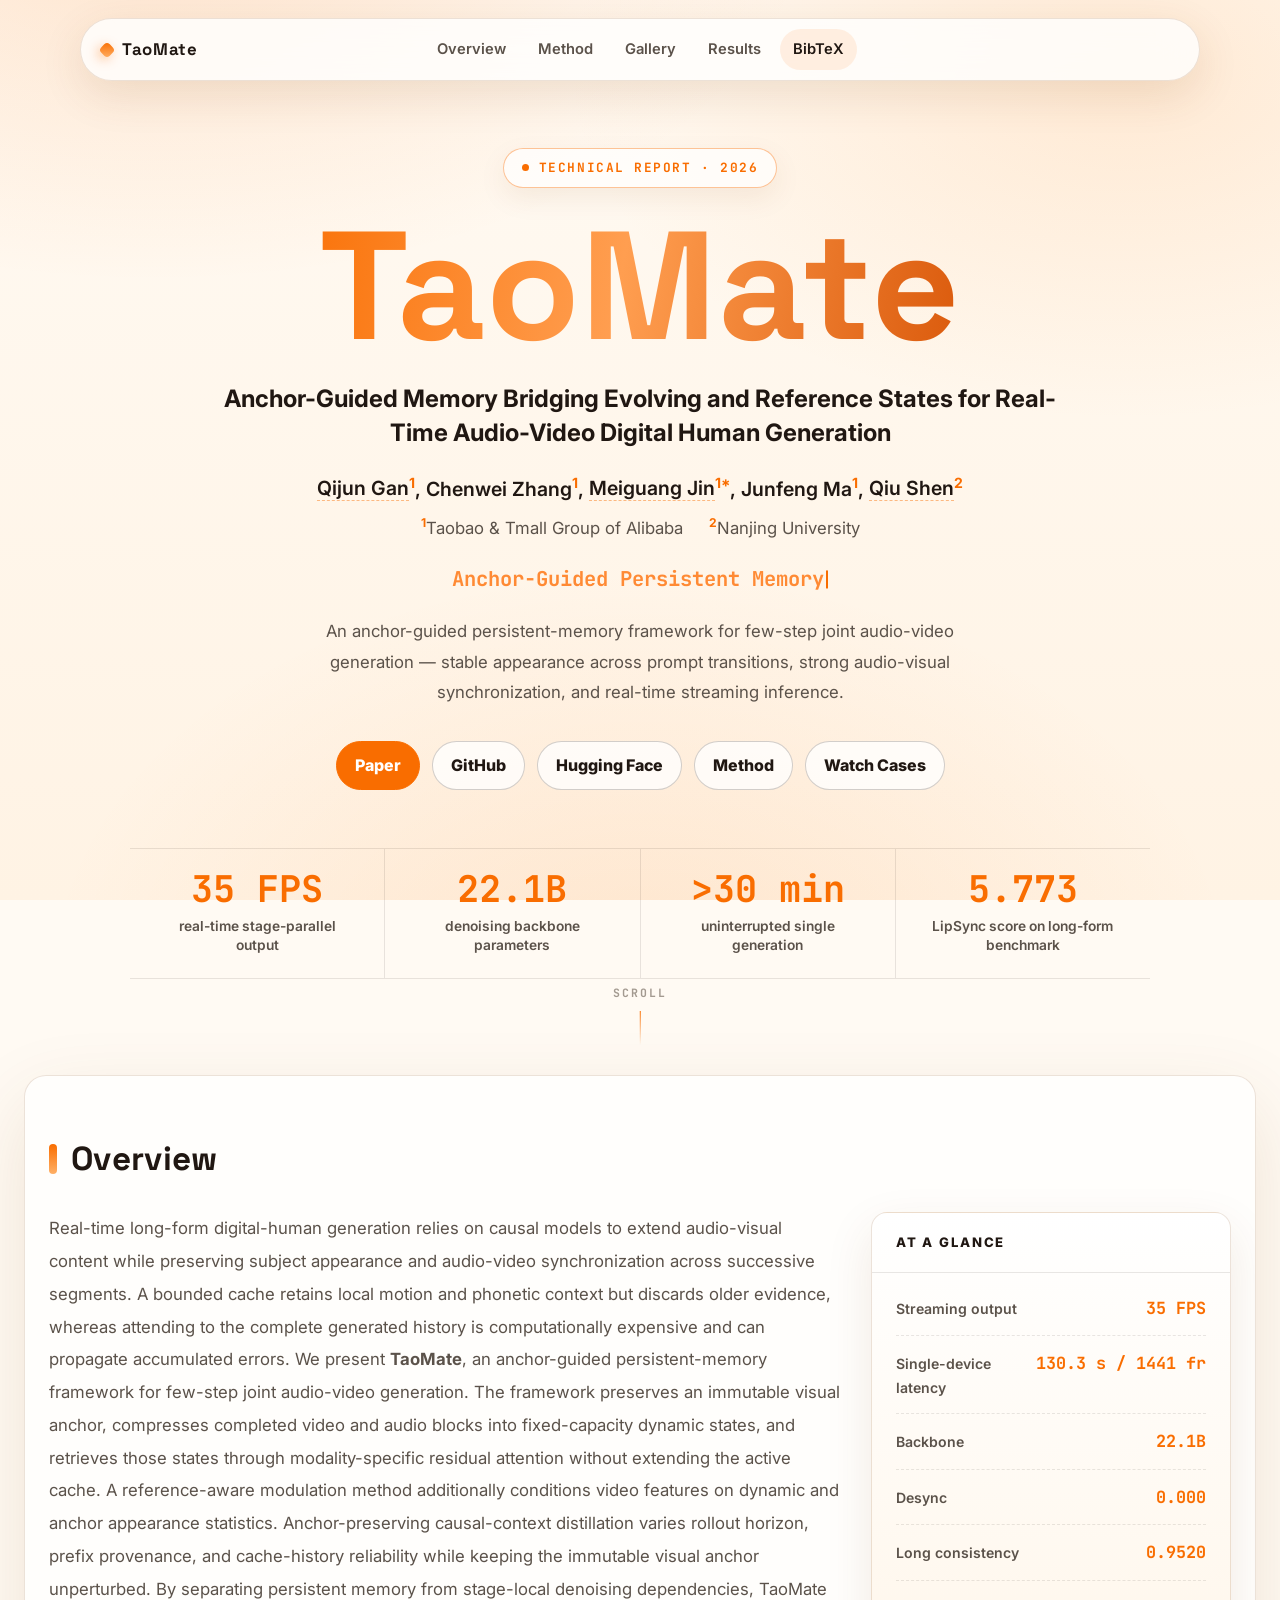
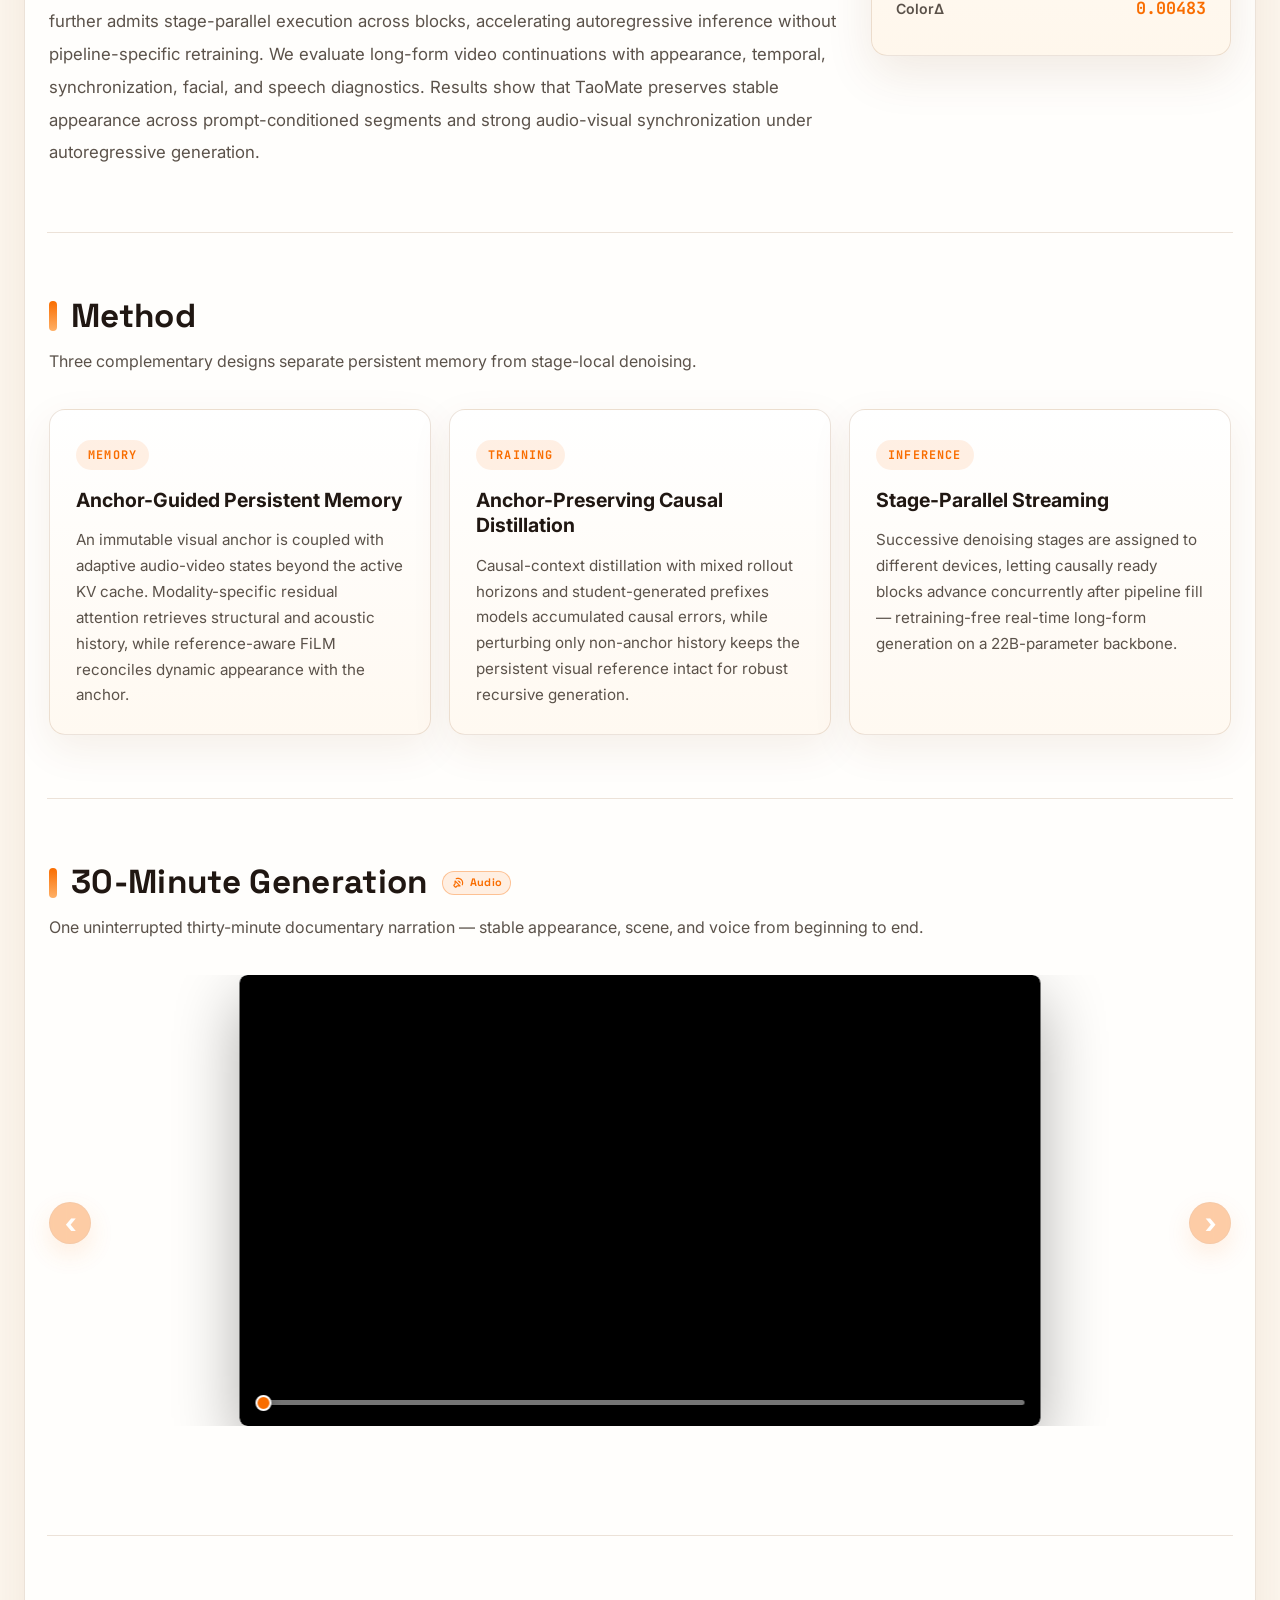
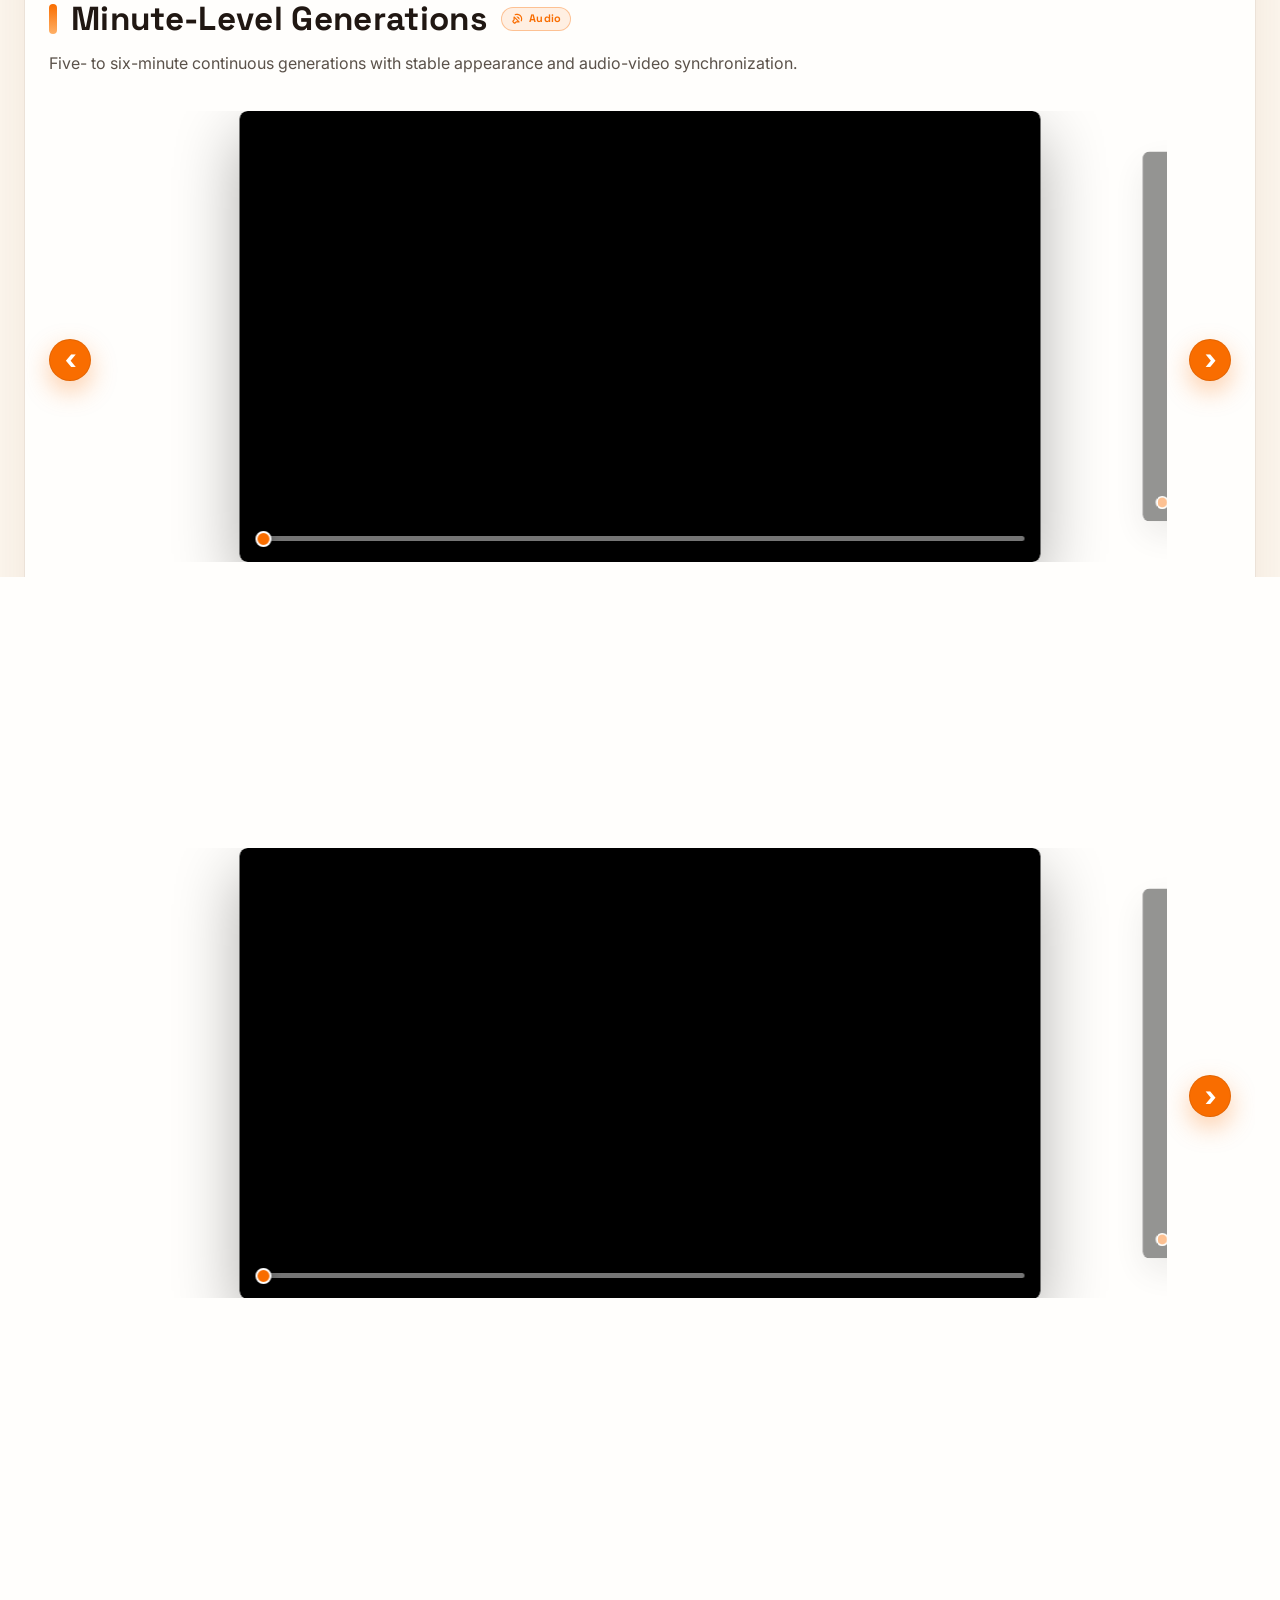
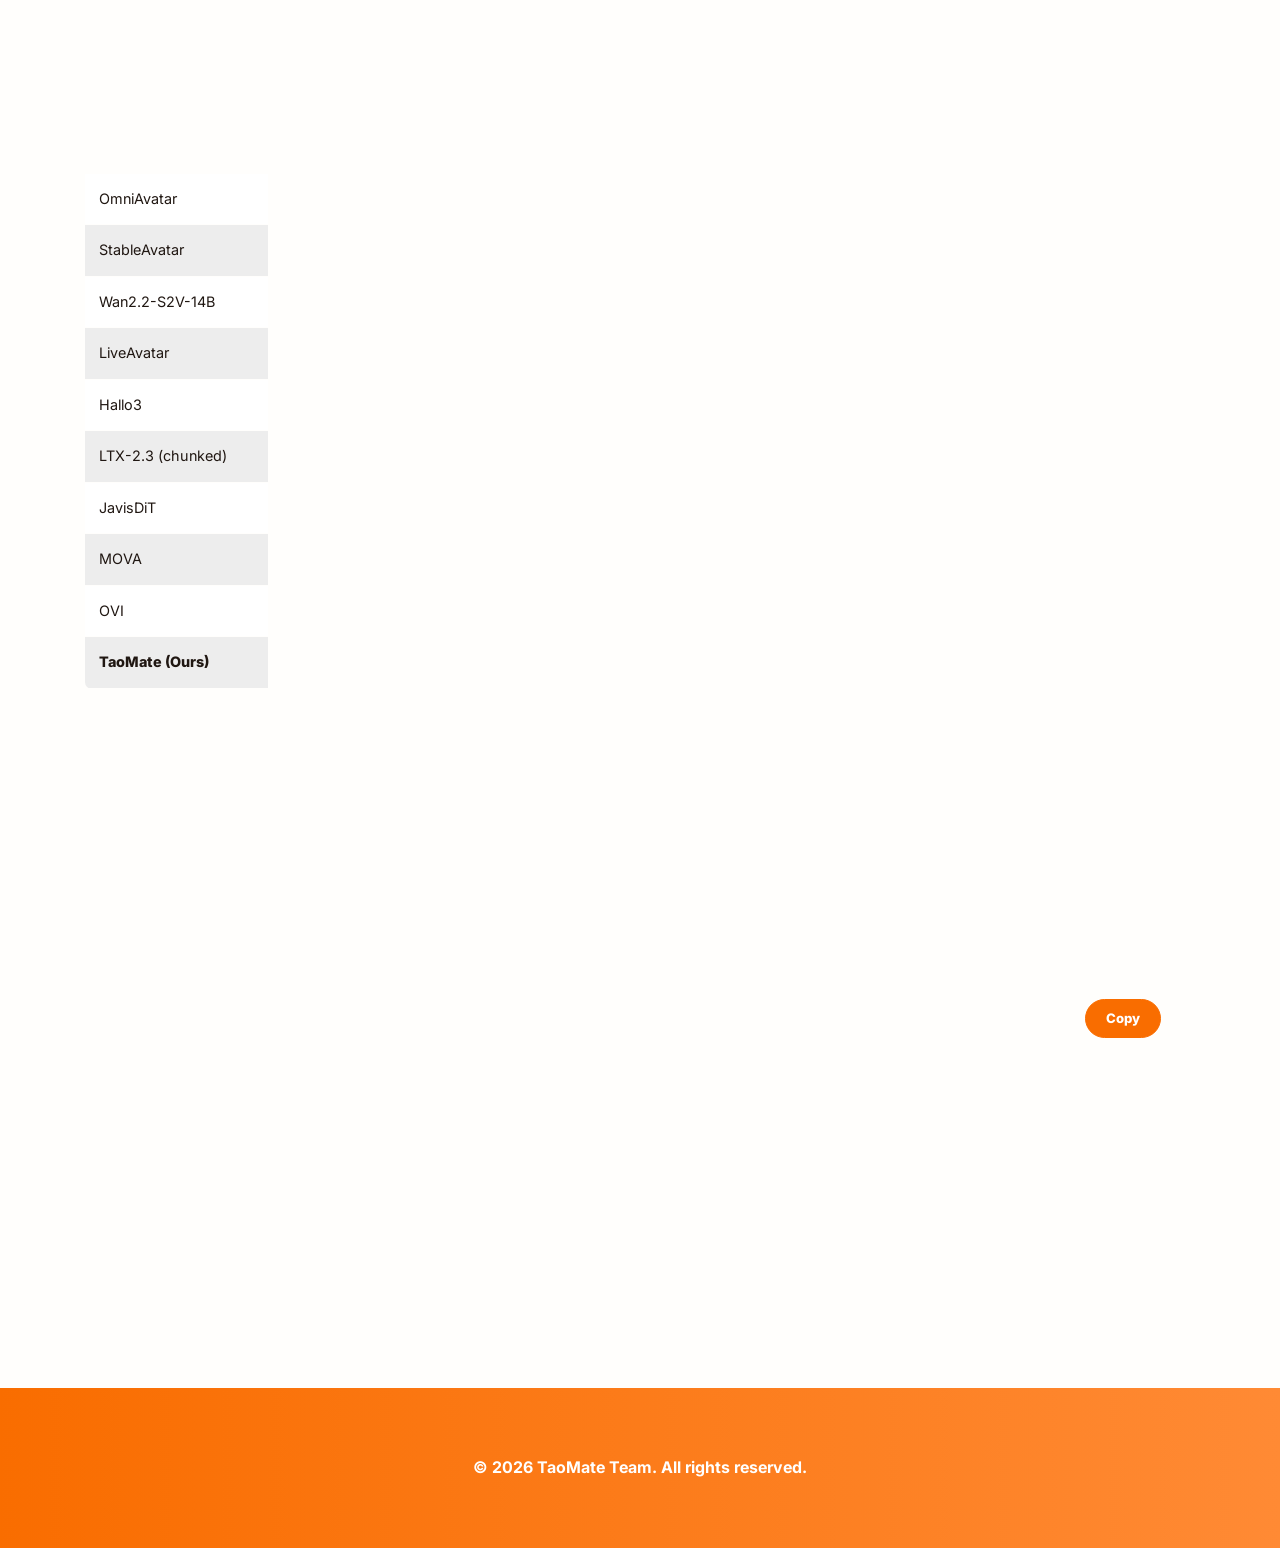
==== index.html @ d37521ac "TaoMate project page (static site)" ====
<!DOCTYPE html>
<html lang="en" class="video-bg-root" data-theme="light">
<head>
    <meta charset="utf-8">
    <meta name="viewport" content="width=device-width, initial-scale=1">
    <meta name="description" content="TaoMate: Anchor-Guided Memory Bridging Evolving and Reference States for Real-Time Audio-Video Digital Human Generation">
    <meta name="keywords" content="TaoMate, digital human, audio-video generation, persistent memory, streaming generation, causal distillation">
    <title>TaoMate: Real-Time Audio-Video Digital Human Generation</title>
    <link rel="icon" href="data:,">

    <link rel="preconnect" href="https://fonts.googleapis.com">
    <link rel="preconnect" href="https://fonts.gstatic.com" crossorigin>
    <link href="https://fonts.googleapis.com/css2?family=Inter:wght@400;500;600;700;800;900&family=JetBrains+Mono:wght@500;700&family=Space+Grotesk:wght@600;700&display=swap" rel="stylesheet">

  <script defer src="./assets/echo-page.js?v=20260724"></script>
  <script defer src="./assets/cases-data.js?v=20260724"></script>
  <script defer src="./assets/case-sections.js?v=20260724"></script>
  <link rel="stylesheet" href="./assets/echo-page.css?v=20260724">
  <link rel="stylesheet" href="./assets/gallery-mode.css?v=20260724">
  <link rel="stylesheet" href="./assets/amber-theme.css?v=20260724">
</head>
<body class="video-bg-page">
    <div class="global-video-bg" aria-hidden="true">
        <video autoplay muted loop playsinline></video>
        <div class="global-video-tint"></div>
    </div>

    <header class="site-nav" aria-label="Primary navigation">
        <a class="nav-brand" href="#top">TaoMate</a>
        <nav class="nav-links" aria-label="Page sections">
            <a href="#abstract">Overview</a>
            <a href="#method">Method</a>
            <a href="#feature-video">Gallery</a>
            <a href="#results">Results</a>
            <a href="#bibtex">BibTeX</a>
        </nav>
    </header>

    <main id="top">
        <section class="hero-centered" aria-label="TaoMate overview">
            <div class="hero-inner">
                <p class="hero-eyebrow">Technical Report &middot; 2026</p>
                <h1 class="hero-title">TaoMate</h1>
                <p class="hero-subtitle">
                    Anchor-Guided Memory Bridging Evolving and Reference States for
                    Real-Time Audio-Video Digital Human Generation
                </p>
                <p class="hero-authors">
                    <a class="author-link" href="https://scholar.google.com/citations?user=qZvhvPcAAAAJ&amp;hl=en" target="_blank" rel="noopener">Qijun Gan</a><sup>1</sup>,
                    Chenwei Zhang<sup>1</sup>,
                    <a class="author-link" href="https://scholar.google.com/citations?user=oi1LErsAAAAJ&amp;hl=en" target="_blank" rel="noopener">Meiguang Jin</a><sup>1*</sup>,
                    Junfeng Ma<sup>1</sup>,
                    <a class="author-link" href="https://scholar.google.com/citations?user=cFS40tMAAAJ&amp;hl=en&amp;oi=sra" target="_blank" rel="noopener">Qiu Shen</a><sup>2</sup>
                </p>
                <p class="hero-affiliations">
                    <span><sup>1</sup>Taobao &amp; Tmall Group of Alibaba</span>
                    <span><sup>2</sup>Nanjing University</span>
                </p>
                <p class="hero-typewriter" aria-label="Keyword highlights">
                    <span
                        data-typewriter
                        data-phrases="Anchor-Guided Persistent Memory|Anchor-Preserving Causal Distillation|Stage-Parallel Streaming Inference|Real-Time Digital Humans|One-Minute Bilingual Continuations"
                    >Anchor-Guided Persistent Memory</span><span class="typewriter-caret" aria-hidden="true"></span>
                </p>
                <p class="hero-copy">
                    An anchor-guided persistent-memory framework for few-step joint audio-video
                    generation &mdash; stable appearance across prompt transitions, strong audio-visual
                    synchronization, and real-time streaming inference.
                </p>
                <div class="hero-actions">
                    <a class="btn btn-primary" href="#bibtex">Paper</a>
                    <a class="btn btn-secondary" href="https://github.com/TaoLiveAIGC/TaoMate" target="_blank" rel="noopener">GitHub</a>
                    <a class="btn btn-secondary" href="https://huggingface.co/TaoLiveAIGC/TaoMate" target="_blank" rel="noopener">Hugging Face</a>
                    <a class="btn btn-secondary" href="#method">Method</a>
                    <a class="btn btn-secondary" href="#feature-video">Watch Cases</a>
                </div>

                <div class="hero-stats" aria-label="Key highlights">
                    <div>
                        <strong>35 FPS</strong>
                        <span>real-time stage-parallel output</span>
                    </div>
                    <div>
                        <strong>22.1B</strong>
                        <span>denoising backbone parameters</span>
                    </div>
                    <div>
                        <strong>&gt;30 min</strong>
                        <span>uninterrupted single generation</span>
                    </div>
                    <div>
                        <strong>5.773</strong>
                        <span>LipSync score on long-form benchmark</span>
                    </div>
                </div>
            </div>
            <a class="hero-scroll-hint" href="#abstract" aria-label="Scroll to the content">Scroll</a>
        </section>

        <div class="content-scroll-shell" aria-label="TaoMate technical content">
            <section id="abstract" class="section">
                <div class="container-wide">
                    <div class="section-header fade-in-up">
                        <h2>Overview</h2>
                    </div>
                    <div class="overview-grid">
                        <p class="abstract-text fade-in-up">
                            Real-time long-form digital-human generation relies on causal models to extend
                            audio-visual content while preserving subject appearance and audio-video
                            synchronization across successive segments. A bounded cache retains local motion and
                            phonetic context but discards older evidence, whereas attending to the complete
                            generated history is computationally expensive and can propagate accumulated errors.
                            We present <strong>TaoMate</strong>, an anchor-guided persistent-memory framework for
                            few-step joint audio-video generation. The framework preserves an immutable visual
                            anchor, compresses completed video and audio blocks into fixed-capacity dynamic
                            states, and retrieves those states through modality-specific residual attention
                            without extending the active cache. A reference-aware modulation method additionally
                            conditions video features on dynamic and anchor appearance statistics.
                            Anchor-preserving causal-context distillation varies rollout horizon, prefix
                            provenance, and cache-history reliability while keeping the immutable visual anchor
                            unperturbed. By separating persistent memory from stage-local denoising
                            dependencies, TaoMate further admits stage-parallel execution across blocks,
                            accelerating autoregressive inference without pipeline-specific retraining. We
                            evaluate long-form video continuations with appearance, temporal, synchronization,
                            facial, and speech diagnostics. Results show that TaoMate preserves stable
                            appearance across prompt-conditioned segments and strong audio-visual
                            synchronization under autoregressive generation.
                        </p>
                        <aside class="glance-card fade-in-up" aria-label="At a glance">
                            <h3>At a Glance</h3>
                            <dl>
                                <div>
                                    <dt>Streaming output</dt>
                                    <dd>35 FPS</dd>
                                </div>
                                <div>
                                    <dt>Single-device latency</dt>
                                    <dd>130.3 s / 1441 fr</dd>
                                </div>
                                <div>
                                    <dt>Backbone</dt>
                                    <dd>22.1B</dd>
                                </div>
                                <div>
                                    <dt>Desync</dt>
                                    <dd>0.000</dd>
                                </div>
                                <div>
                                    <dt>Long consistency</dt>
                                    <dd>0.9520</dd>
                                </div>
                                <div>
                                    <dt>Color&Delta;</dt>
                                    <dd>0.00483</dd>
                                </div>
                            </dl>
                        </aside>
                    </div>
                </div>
            </section>

            <section id="method" class="section section-alt">
                <div class="container-wide">
                    <div class="section-header fade-in-up">
                        <h2>Method</h2>
                        <p>Three complementary designs separate persistent memory from stage-local denoising.</p>
                    </div>
                    <div class="method-cards">
                        <article class="method-card fade-in-up">
                            <span class="method-tag">Memory</span>
                            <h3>Anchor-Guided Persistent Memory</h3>
                            <p>
                                An immutable visual anchor is coupled with adaptive audio-video states beyond the
                                active KV cache. Modality-specific residual attention retrieves structural and
                                acoustic history, while reference-aware FiLM reconciles dynamic appearance with
                                the anchor.
                            </p>
                        </article>
                        <article class="method-card fade-in-up">
                            <span class="method-tag">Training</span>
                            <h3>Anchor-Preserving Causal Distillation</h3>
                            <p>
                                Causal-context distillation with mixed rollout horizons and student-generated
                                prefixes models accumulated causal errors, while perturbing only non-anchor
                                history keeps the persistent visual reference intact for robust recursive
                                generation.
                            </p>
                        </article>
                        <article class="method-card fade-in-up">
                            <span class="method-tag">Inference</span>
                            <h3>Stage-Parallel Streaming</h3>
                            <p>
                                Successive denoising stages are assigned to different devices, letting causally
                                ready blocks advance concurrently after pipeline fill &mdash; retraining-free
                                real-time long-form generation on a 22B-parameter backbone.
                            </p>
                        </article>
                    </div>
                </div>
            </section>

            <section id="feature-video" class="section section-alt">
                <div class="container-wide">
                    <div class="section-header fade-in-up">
                        <h2>
                            30-Minute Generation
                            <span class="av-badge section-av-badge" aria-label="Audio-video sample">
                                <svg class="av-badge-icon" xmlns="http://www.w3.org/2000/svg" fill="none" viewBox="0 0 24 24" height="24" width="24" aria-hidden="true"><path fill="currentColor" d="M6.61743 7.57642c0.37364 -0.15469 0.80389 -0.06916 1.08985 0.21679l8.50002 8.49999c0.2858 0.286 0.3715 0.7163 0.2168 1.0899 -0.1548 0.3734 -0.5196 0.617 -0.9239 0.6171h-4.5859l-1.49999 1.5c-0.78094 0.7809 -2.04708 0.7807 -2.82813 0l-2.08594 -2.0859c-0.78094 -0.781 -0.78095 -2.0471 0 -2.8281l1.5 -1.5V8.50024c0 -0.40441 0.24359 -0.76901 0.61719 -0.92382m1.38281 5.92378c-0.00006 0.2652 -0.1055 0.5196 -0.29296 0.7071l-1.79297 1.7929 2.08593 2.086 1.79297 -1.793 0.07325 -0.0664c0.17794 -0.1458 0.40174 -0.2266 0.63374 -0.2266h2.586l-5.08596 -5.0859zm0.50098 -9.7939c3.27128 -1.37885 7.19558 -0.73781 9.86328 1.92969 2.6677 2.66766 3.3095 6.59191 1.9307 9.86331 -0.2146 0.5088 -0.8017 0.7477 -1.3106 0.5332 -0.5085 -0.2146 -0.7472 -0.8009 -0.5332 -1.3096 1.0739 -2.5477 0.5719 -5.59994 -1.501 -7.67285 -2.0728 -2.07265 -5.1243 -2.57469 -7.67184 -1.50098 -0.50888 0.21439 -1.09605 -0.02433 -1.31054 -0.5332 -0.21428 -0.50871 0.0247 -1.09492 0.5332 -1.30957m2.84668 3.8418c1.3581 -0.19803 2.7899 0.22546 3.835 1.2705 1.0448 1.04512 1.4668 2.4761 1.2685 3.834 -0.0536 0.3673 -0.4953 0.4754 -0.7578 0.2129L11.135 8.30591c-0.2623 -0.26241 -0.1541 -0.70403 0.2129 -0.75781"/></svg>
                                <span>Audio</span>
                            </span>
                        </h2>
                        <p>One uninterrupted thirty-minute documentary narration — stable appearance, scene, and voice from beginning to end.</p>
                    </div>

                    <div class="case-carousel fade-in-up" data-case-carousel>
                        <button class="case-nav case-nav-prev" type="button" aria-label="Previous feature video cases" data-carousel-prev>
                            <span aria-hidden="true">&lsaquo;</span>
                        </button>
                        <div class="case-carousel-viewport" data-empty-label="Feature case coming soon">
                            <div class="case-grid long-case-grid case-track" data-case-track></div>
                        </div>
                        <button class="case-nav case-nav-next" type="button" aria-label="Next feature video cases" data-carousel-next>
                            <span aria-hidden="true">&rsaquo;</span>
                        </button>
                    </div>
                </div>
            </section>

            <section id="long-video" class="section">
                <div class="container-wide">
                    <div class="section-header fade-in-up">
                        <h2>
                            Minute-Level Generations
                            <span class="av-badge section-av-badge" aria-label="Audio-video samples">
                                <svg class="av-badge-icon" xmlns="http://www.w3.org/2000/svg" fill="none" viewBox="0 0 24 24" height="24" width="24" aria-hidden="true"><path fill="currentColor" d="M6.61743 7.57642c0.37364 -0.15469 0.80389 -0.06916 1.08985 0.21679l8.50002 8.49999c0.2858 0.286 0.3715 0.7163 0.2168 1.0899 -0.1548 0.3734 -0.5196 0.617 -0.9239 0.6171h-4.5859l-1.49999 1.5c-0.78094 0.7809 -2.04708 0.7807 -2.82813 0l-2.08594 -2.0859c-0.78094 -0.781 -0.78095 -2.0471 0 -2.8281l1.5 -1.5V8.50024c0 -0.40441 0.24359 -0.76901 0.61719 -0.92382m1.38281 5.92378c-0.00006 0.2652 -0.1055 0.5196 -0.29296 0.7071l-1.79297 1.7929 2.08593 2.086 1.79297 -1.793 0.07325 -0.0664c0.17794 -0.1458 0.40174 -0.2266 0.63374 -0.2266h2.586l-5.08596 -5.0859zm0.50098 -9.7939c3.27128 -1.37885 7.19558 -0.73781 9.86328 1.92969 2.6677 2.66766 3.3095 6.59191 1.9307 9.86331 -0.2146 0.5088 -0.8017 0.7477 -1.3106 0.5332 -0.5085 -0.2146 -0.7472 -0.8009 -0.5332 -1.3096 1.0739 -2.5477 0.5719 -5.59994 -1.501 -7.67285 -2.0728 -2.07265 -5.1243 -2.57469 -7.67184 -1.50098 -0.50888 0.21439 -1.09605 -0.02433 -1.31054 -0.5332 -0.21428 -0.50871 0.0247 -1.09492 0.5332 -1.30957m2.84668 3.8418c1.3581 -0.19803 2.7899 0.22546 3.835 1.2705 1.0448 1.04512 1.4668 2.4761 1.2685 3.834 -0.0536 0.3673 -0.4953 0.4754 -0.7578 0.2129L11.135 8.30591c-0.2623 -0.26241 -0.1541 -0.70403 0.2129 -0.75781"/></svg>
                                <span>Audio</span>
                            </span>
                        </h2>
                        <p>Five- to six-minute continuous generations with stable appearance and audio-video synchronization.</p>
                    </div>

                    <div class="case-carousel fade-in-up" data-case-carousel>
                        <button class="case-nav case-nav-prev" type="button" aria-label="Previous long video cases" data-carousel-prev>
                            <span aria-hidden="true">&lsaquo;</span>
                        </button>
                        <div class="case-carousel-viewport" data-empty-label="Long-form cases coming soon">
                            <div class="case-grid long-case-grid case-track" data-case-track></div>
                        </div>
                        <button class="case-nav case-nav-next" type="button" aria-label="Next long video cases" data-carousel-next>
                            <span aria-hidden="true">&rsaquo;</span>
                        </button>
                    </div>
                </div>
            </section>

            <section id="short-video" class="section section-alt">
                <div class="container-wide">
                    <div class="section-header fade-in-up">
                        <h2>
                            Short Clips
                            <span class="av-badge section-av-badge" aria-label="Audio-video samples">
                                <svg class="av-badge-icon" xmlns="http://www.w3.org/2000/svg" fill="none" viewBox="0 0 24 24" height="24" width="24" aria-hidden="true"><path fill="currentColor" d="M6.61743 7.57642c0.37364 -0.15469 0.80389 -0.06916 1.08985 0.21679l8.50002 8.49999c0.2858 0.286 0.3715 0.7163 0.2168 1.0899 -0.1548 0.3734 -0.5196 0.617 -0.9239 0.6171h-4.5859l-1.49999 1.5c-0.78094 0.7809 -2.04708 0.7807 -2.82813 0l-2.08594 -2.0859c-0.78094 -0.781 -0.78095 -2.0471 0 -2.8281l1.5 -1.5V8.50024c0 -0.40441 0.24359 -0.76901 0.61719 -0.92382m1.38281 5.92378c-0.00006 0.2652 -0.1055 0.5196 -0.29296 0.7071l-1.79297 1.7929 2.08593 2.086 1.79297 -1.793 0.07325 -0.0664c0.17794 -0.1458 0.40174 -0.2266 0.63374 -0.2266h2.586l-5.08596 -5.0859zm0.50098 -9.7939c3.27128 -1.37885 7.19558 -0.73781 9.86328 1.92969 2.6677 2.66766 3.3095 6.59191 1.9307 9.86331 -0.2146 0.5088 -0.8017 0.7477 -1.3106 0.5332 -0.5085 -0.2146 -0.7472 -0.8009 -0.5332 -1.3096 1.0739 -2.5477 0.5719 -5.59994 -1.501 -7.67285 -2.0728 -2.07265 -5.1243 -2.57469 -7.67184 -1.50098 -0.50888 0.21439 -1.09605 -0.02433 -1.31054 -0.5332 -0.21428 -0.50871 0.0247 -1.09492 0.5332 -1.30957m2.84668 3.8418c1.3581 -0.19803 2.7899 0.22546 3.835 1.2705 1.0448 1.04512 1.4668 2.4761 1.2685 3.834 -0.0536 0.3673 -0.4953 0.4754 -0.7578 0.2129L11.135 8.30591c-0.2623 -0.26241 -0.1541 -0.70403 0.2129 -0.75781"/></svg>
                                <span>Audio</span>
                            </span>
                        </h2>
                        <p>Ten-second clips with stable appearance and lip-sync.</p>
                    </div>

                    <div class="case-carousel fade-in-up" data-case-carousel>
                        <button class="case-nav case-nav-prev" type="button" aria-label="Previous short clip cases" data-carousel-prev>
                            <span aria-hidden="true">&lsaquo;</span>
                        </button>
                        <div class="case-carousel-viewport" data-empty-label="Short clips coming soon">
                            <div class="case-grid case-track" data-case-track></div>
                        </div>
                        <button class="case-nav case-nav-next" type="button" aria-label="Next short clip cases" data-carousel-next>
                            <span aria-hidden="true">&rsaquo;</span>
                        </button>
                    </div>
                </div>
            </section>

            <section id="results" class="section">
                <div class="container-wide">
                    <div class="section-header fade-in-up">
                        <h2>Results</h2>
                        <p>Comparison on the bilingual long-form benchmark against recent audio-video and avatar generators.</p>
                    </div>

                    <div class="table-card fade-in-up">
                        <div class="results-caption">
                            <div class="results-caption-copy">
                                <h3>Bilingual long-form benchmark</h3>
                                <p>Best values in bold; our method is highlighted. Higher is better except Desync and Color&Delta;.</p>
                            </div>
                        </div>
                        <div class="table-wrapper">
                            <table class="results-table">
                                <thead>
                                    <tr>
                                        <th>Method</th>
                                        <th>Params</th>
                                        <th>LipSync &uarr;</th>
                                        <th>Desync &darr;</th>
                                        <th>Align. &uarr;</th>
                                        <th>Express. &uarr;</th>
                                        <th>Long Cons. &uarr;</th>
                                        <th>Color&Delta; &darr;</th>
                                        <th>DiT FPS &uarr;</th>
                                    </tr>
                                </thead>
                                <tbody>
                                    <tr>
                                        <td>OmniAvatar</td>
                                        <td>1.3B</td>
                                        <td>4.794</td>
                                        <td>&ndash;</td>
                                        <td>&ndash;</td>
                                        <td>&ndash;</td>
                                        <td>0.6467</td>
                                        <td>0.01566</td>
                                        <td>0.948</td>
                                    </tr>
                                    <tr>
                                        <td>StableAvatar</td>
                                        <td>1.3B</td>
                                        <td>3.246</td>
                                        <td>&ndash;</td>
                                        <td>&ndash;</td>
                                        <td>&ndash;</td>
                                        <td>0.9242</td>
                                        <td>0.00895</td>
                                        <td>0.352</td>
                                    </tr>
                                    <tr>
                                        <td>Wan2.2-S2V-14B</td>
                                        <td>14B</td>
                                        <td>4.898</td>
                                        <td>&ndash;</td>
                                        <td>&ndash;</td>
                                        <td>&ndash;</td>
                                        <td>0.8413</td>
                                        <td>0.00814</td>
                                        <td>0.079</td>
                                    </tr>
                                    <tr>
                                        <td>LiveAvatar</td>
                                        <td>14B</td>
                                        <td>5.396</td>
                                        <td>&ndash;</td>
                                        <td>&ndash;</td>
                                        <td>&ndash;</td>
                                        <td>0.9619</td>
                                        <td>0.00541</td>
                                        <td>4.529</td>
                                    </tr>
                                    <tr>
                                        <td>Hallo3</td>
                                        <td>5B</td>
                                        <td>4.855</td>
                                        <td>&ndash;</td>
                                        <td>&ndash;</td>
                                        <td>&ndash;</td>
                                        <td>0.7947</td>
                                        <td>0.01383</td>
                                        <td>0.150</td>
                                    </tr>
                                    <tr>
                                        <td>LTX-2.3 (chunked)</td>
                                        <td>22B</td>
                                        <td>2.349</td>
                                        <td>0.050</td>
                                        <td>4.35</td>
                                        <td>3.60</td>
                                        <td>0.3745</td>
                                        <td>0.04387</td>
                                        <td>0.262</td>
                                    </tr>
                                    <tr>
                                        <td>JavisDiT</td>
                                        <td>2.1B</td>
                                        <td>0.904</td>
                                        <td>1.025</td>
                                        <td>5.00</td>
                                        <td>3.90</td>
                                        <td>0.3545</td>
                                        <td>0.07159</td>
                                        <td>0.437</td>
                                    </tr>
                                    <tr>
                                        <td>MOVA</td>
                                        <td>32B/18B</td>
                                        <td>3.860</td>
                                        <td>0.060</td>
                                        <td>5.00</td>
                                        <td>3.75</td>
                                        <td>0.7129</td>
                                        <td>0.02825</td>
                                        <td>0.128</td>
                                    </tr>
                                    <tr>
                                        <td>OVI</td>
                                        <td>11B</td>
                                        <td>3.493</td>
                                        <td>0.135</td>
                                        <td>4.60</td>
                                        <td>3.70</td>
                                        <td>0.8252</td>
                                        <td>0.01797</td>
                                        <td>0.231</td>
                                    </tr>
                                    <tr class="row-ours">
                                        <td>TaoMate (Ours)</td>
                                        <td>22.1B</td>
                                        <td><strong>5.773</strong></td>
                                        <td><strong>0.000</strong></td>
                                        <td><strong>5.00</strong></td>
                                        <td><strong>4.00</strong></td>
                                        <td><strong>0.9520</strong></td>
                                        <td><strong>0.00483</strong></td>
                                        <td><strong>16.32</strong></td>
                                    </tr>
                                </tbody>
                            </table>
                        </div>
                        <p class="table-note">
                            Params denotes denoising-generator size, with MOVA shown as total/active parameters.
                            DiT FPS excludes data loading, VAE decoding, and post-processing. Dashes denote
                            unavailable measurements.
                        </p>
                    </div>
                </div>
            </section>

            <section id="bibtex" class="section section-alt">
                <div class="container">
                    <div class="section-header fade-in-up">
                        <h2>BibTeX</h2>
                    </div>
                    <div class="bibtex-card fade-in-up">
                        <button class="bibtex-copy" type="button" data-copy-bibtex>Copy</button>
                        <pre><code>@misc{taomate2026streaming,
  title  = {TaoMate: Anchor-Guided Memory Bridging Evolving and Reference
            States for Real-Time Audio-Video Digital Human Generation},
  author = {Gan, Qijun and Zhang, Chenwei and Jin, Meiguang and Ma, Junfeng
            and Shen, Qiu},
  year   = {2026}
}</code></pre>
                    </div>
                </div>
            </section>
        </div>
    </main>

    <footer class="footer">
        <div class="container">
            <p>&copy; 2026 TaoMate Team. All rights reserved.</p>
        </div>
    </footer>

    <div class="modal" aria-hidden="true" role="dialog" aria-label="Video preview">
        <div class="modal-backdrop" data-close-modal></div>
        <div class="modal-window">
            <button class="modal-close" type="button" aria-label="Close preview" data-close-modal></button>
            <video class="modal-video" controls playsinline></video>
            <div class="modal-copy">
                <h3></h3>
                <p></p>
            </div>
        </div>
    </div>

</body>
</html>
---- assets/echo-page.css ----
:root {
    color-scheme: light;
    --bg: #fffaf3;
    --bg-soft: #fff3e4;
    --surface: #ffffff;
    --surface-strong: #fff7ec;
    --text: #201712;
    --text-soft: #5b524a;
    --muted: #a39a90;
    --line: rgba(32, 23, 18, .1);
    --line-strong: rgba(32, 23, 18, .2);
    --red: #f96d00;
    --red-soft: #ff8a34;
    --red-wash: rgba(249, 109, 0, .1);
    --shadow: 0 20px 58px rgba(122, 62, 0, .14);
    --radius-sm: 6px;
    --radius-md: 8px;
    --container: 1120px;
    --container-wide: 1360px
}

[data-theme=light] {
    color-scheme: light;
    --bg: #fffaf3;
    --bg-soft: #fff3e4;
    --surface: #ffffff;
    --surface-strong: #fff7ec;
    --text: #201712;
    --text-soft: #5b524a;
    --muted: #a39a90;
    --line: rgba(32, 23, 18, .1);
    --line-strong: rgba(32, 23, 18, .2);
    --red: #f96d00;
    --red-soft: #ff8a34;
    --red-wash: rgba(249, 109, 0, .1);
    --shadow: 0 20px 58px rgba(122, 62, 0, .14)
}

*,
*:before,
*:after {
    box-sizing: border-box
}

html {
    scroll-behavior: smooth;
    -webkit-font-smoothing: antialiased;
    -moz-osx-font-smoothing: grayscale
}

body {
    margin: 0;
    min-width: 320px;
    font-family: Inter, -apple-system, BlinkMacSystemFont, Segoe UI, sans-serif;
    font-size: 16px;
    line-height: 1.7;
    letter-spacing: 0;
    color: var(--text);
    background: var(--bg)
}

body.modal-open {
    overflow: hidden
}

button,
a {
    font: inherit
}

a {
    color: inherit;
    text-decoration: none
}

img,
video {
    display: block;
    max-width: 100%
}

.container,
.container-wide {
    width: 100%;
    margin: 0 auto;
    padding: 0 24px
}

.container {
    max-width: var(--container)
}

.container-wide {
    max-width: var(--container-wide)
}

.site-nav {
    position: fixed;
    z-index: 50;
    top: 0;
    left: 0;
    right: 0;
    display: grid;
    grid-template-columns: minmax(44px, 1fr) auto minmax(44px, 1fr);
    align-items: center;
    gap: 24px;
    min-height: 68px;
    padding: 14px 28px;
    border-bottom: 1px solid var(--line);
    background: color-mix(in srgb, var(--bg) 88%, transparent);
    -webkit-backdrop-filter: blur(18px);
    backdrop-filter: blur(18px)
}

.nav-links {
    grid-column: 2;
    justify-self: center;
    display: flex;
    align-items: center;
    justify-content: center;
    gap: 6px
}

.nav-links a {
    border-radius: 999px;
    padding: 8px 13px;
    color: var(--text-soft);
    font-size: .92rem;
    font-weight: 600;
    transition: background .18s ease, color .18s ease
}

.nav-links a:hover,
.nav-links a.active {
    color: var(--text);
    background: var(--red-wash)
}

.theme-toggle {
    grid-column: 3;
    justify-self: end;
    display: inline-grid;
    place-items: center;
    width: 58px;
    height: 32px;
    padding: 0;
    border: 0;
    border-radius: 999px;
    color: #fff;
    background: transparent;
    cursor: pointer;
    transition: transform .18s ease
}

.theme-toggle:hover {
    transform: translateY(-1px)
}

.theme-track {
    position: relative;
    width: 100%;
    height: 100%;
    border: 1px solid var(--line);
    border-radius: inherit;
    background: color-mix(in srgb, var(--surface) 92%, transparent);
    box-shadow: inset 0 0 0 1px #ffffff08;
    transition: background .18s ease, border-color .18s ease
}

.theme-thumb {
    position: absolute;
    top: 4px;
    left: 4px;
    width: 24px;
    height: 24px;
    border-radius: 50%;
    background: var(--red);
    box-shadow: 0 6px 18px #0000003d;
    transform: translate(0);
    transition: transform .18s ease, background .18s ease
}

[data-theme=light] .theme-track {
    background: #ffffffe6;
    border-color: #0000001f
}

[data-theme=light] .theme-thumb {
    background: #111;
    transform: translate(26px)
}

.hero {
    position: relative;
    min-height: 760px;
    display: grid;
    align-items: end;
    overflow: hidden;
    padding: 150px 28px 42px;
    isolation: isolate
}

.hero-video {
    position: absolute;
    top: 0;
    right: 0;
    bottom: 0;
    left: 0;
    z-index: -2;
    background: #000
}

.hero-video video {
    width: 100%;
    height: 100%;
    object-fit: cover;
    opacity: .62
}

.video-scrim {
    position: absolute;
    top: 0;
    right: 0;
    bottom: 0;
    left: 0;
    z-index: 1;
    background: linear-gradient(90deg, color-mix(in srgb, var(--bg) 92%, transparent), color-mix(in srgb, var(--bg) 52%, transparent) 48%, color-mix(in srgb, var(--bg) 80%, transparent)), linear-gradient(0deg, var(--bg) 0%, transparent 40%)
}

[data-theme=light] .site-nav {
    background: #ffffffe0;
    box-shadow: 0 10px 30px #0000000a
}

[data-theme=light] .video-scrim {
    background: linear-gradient(0deg, var(--bg) 0%, rgba(245, 245, 245, 0) 34%)
}

[data-theme=light] .hero-video {
    background: var(--bg)
}

[data-theme=light] .hero-video video {
    opacity: .72;
    filter: saturate(.9) contrast(1.04)
}

.hero-content {
    width: min(920px, 100%);
    margin-left: calc((100% - min(var(--container-wide), 100% - 48px))/2)
}

.paper-meta,
.eyebrow {
    margin: 0 0 14px;
    color: var(--red-soft);
    font-size: .86rem;
    font-weight: 800
}

.hero h1 {
    max-width: 900px;
    margin: 0;
    font-size: 4.5rem;
    line-height: 1.04;
    letter-spacing: 0;
    color: #fff
}

[data-theme=light] .hero h1 {
    color: var(--text)
}

[data-theme=light] .hero-copy {
    color: var(--text-soft)
}

[data-theme=light] .paper-meta,
.hero h1 span {
    color: var(--red-soft)
}

.hero-copy {
    max-width: 760px;
    margin: 24px 0 0;
    color: #ffffffd1;
    font-size: 1.22rem;
    line-height: 1.7
}

.hero-actions {
    display: flex;
    flex-wrap: wrap;
    gap: 12px;
    margin-top: 30px
}

.btn {
    display: inline-flex;
    align-items: center;
    justify-content: center;
    min-height: 44px;
    padding: 10px 18px;
    border-radius: 999px;
    font-weight: 800;
    transition: transform .18s ease, border-color .18s ease, background .18s ease
}

.btn:hover {
    transform: translateY(-2px)
}

.btn-primary {
    border: 1px solid var(--red);
    color: #fff;
    background: var(--red)
}

.btn-secondary {
    border: 1px solid rgba(255, 255, 255, .34);
    color: #fff;
    background: #ffffff14
}

.btn-secondary:hover {
    border-color: var(--red-soft);
    background: #d61f2c38
}

[data-theme=light] .btn-secondary {
    border-color: #0000002e;
    color: var(--text);
    background: #ffffffb8
}

[data-theme=light] .btn-secondary:hover {
    border-color: var(--red);
    background: var(--red-wash)
}

.hero-metrics {
    display: grid;
    grid-template-columns: repeat(3, 1fr);
    gap: 1px;
    width: min(760px, calc(100% - 56px));
    margin: 70px auto 0;
    border: 1px solid rgba(255, 255, 255, .16);
    border-radius: var(--radius-md);
    overflow: hidden;
    background: #ffffff1f;
    -webkit-backdrop-filter: blur(18px);
    backdrop-filter: blur(18px)
}

.hero-metrics div {
    min-height: 112px;
    padding: 22px;
    background: #00000073
}

.hero-metrics strong {
    display: block;
    color: #fff;
    font-family: JetBrains Mono, monospace;
    font-size: 2.15rem;
    line-height: 1
}

.hero-metrics span {
    display: block;
    margin-top: 10px;
    color: #ffffffb8;
    font-size: .9rem;
    line-height: 1.45
}

[data-theme=light] .hero-metrics {
    border-color: #0000001f;
    background: #ffffffb8;
    box-shadow: var(--shadow)
}

[data-theme=light] .hero-metrics div {
    background: #ffffffc7
}

[data-theme=light] .hero-metrics strong {
    color: var(--text)
}

[data-theme=light] .hero-metrics span {
    color: var(--text-soft)
}

.section {
    padding: 92px 0;
    background: var(--bg)
}

.section-alt {
    background: var(--bg-soft)
}

.section-header {
    max-width: 760px;
    margin: 0 auto 42px;
    text-align: center
}

.section-header h2 {
    margin: 0;
    font-size: 2.2rem;
    line-height: 1.16;
    letter-spacing: 0
}

.section-header p:last-child {
    margin: 14px auto 0;
    color: var(--text-soft)
}

.abstract-text {
    max-width: 980px;
    margin: 0 auto;
    color: var(--text-soft);
    font-size: 1.05rem;
    line-height: 1.95;
    text-align: justify
}

.conclusion-grid {
    display: grid;
    grid-template-columns: repeat(4, 1fr);
    gap: 16px
}

.conclusion-card,
.stat-card,
.table-card,
.method-shell,
.case-card {
    border: 1px solid var(--line);
    background: var(--surface);
    box-shadow: none
}

.conclusion-card {
    min-height: 300px;
    padding: 24px;
    border-radius: var(--radius-md);
    transition: transform .18s ease, border-color .18s ease, background .18s ease
}

.conclusion-card:hover {
    transform: translateY(-5px);
    border-color: var(--red);
    background: color-mix(in srgb, var(--surface) 86%, var(--red) 14%)
}

.conclusion-card span {
    display: inline-grid;
    place-items: center;
    width: 42px;
    height: 42px;
    margin-bottom: 28px;
    border: 1px solid var(--red);
    border-radius: 50%;
    color: var(--red-soft);
    font-family: JetBrains Mono, monospace;
    font-size: .86rem;
    font-weight: 700
}

.conclusion-card h3 {
    margin: 0;
    font-size: 1.14rem;
    line-height: 1.35
}

.conclusion-card p,
.panel-copy p,
.detail-list li,
.case-copy p {
    color: var(--text-soft)
}

.conclusion-card p {
    margin: 16px 0 0;
    font-size: .95rem;
    line-height: 1.65
}

.pipeline {
    display: grid;
    grid-template-columns: repeat(5, 1fr);
    gap: 10px;
    margin-bottom: 22px
}

.pipeline-step {
    position: relative;
    min-height: 112px;
    padding: 18px;
    border: 1px solid var(--line);
    border-radius: var(--radius-md);
    background: linear-gradient(180deg, var(--surface), color-mix(in srgb, var(--surface) 82%, var(--red) 18%));
    overflow: hidden
}

.pipeline-step:after {
    content: "";
    position: absolute;
    right: 18px;
    bottom: 18px;
    width: 34px;
    height: 2px;
    background: var(--red)
}

.pipeline-step span {
    display: block;
    margin-bottom: 16px;
    color: var(--red-soft);
    font-family: JetBrains Mono, monospace;
    font-size: .78rem;
    font-weight: 700
}

.pipeline-step strong {
    display: block;
    color: var(--text);
    font-size: .96rem;
    line-height: 1.35
}

.method-shell {
    border-radius: var(--radius-md);
    overflow: hidden
}

.method-tabs {
    display: grid;
    grid-template-columns: repeat(4, 1fr);
    border-bottom: 1px solid var(--line);
    background: var(--surface-strong)
}

.method-tab {
    min-height: 58px;
    padding: 12px 16px;
    border: 0;
    border-right: 1px solid var(--line);
    color: var(--text-soft);
    background: transparent;
    cursor: pointer;
    font-weight: 800;
    transition: color .18s ease, background .18s ease
}

.method-tab:last-child {
    border-right: 0
}

.method-tab:hover,
.method-tab.active {
    color: var(--text);
    background: var(--red-wash)
}

.method-panel {
    display: grid;
    grid-template-columns: minmax(0, 1.2fr) minmax(280px, .8fr);
    gap: 32px;
    min-height: 310px;
    padding: 34px
}

.panel-kicker {
    margin: 0 0 12px;
    color: var(--red-soft);
    font-size: .85rem;
    font-weight: 800
}

.panel-copy h3 {
    margin: 0;
    font-size: 1.65rem;
    line-height: 1.18
}

.panel-copy p:last-child {
    margin: 18px 0 0
}

.detail-list {
    display: grid;
    gap: 12px;
    align-content: center;
    margin: 0;
    padding: 0;
    list-style: none
}

.detail-list li {
    position: relative;
    min-height: 58px;
    padding: 14px 16px 14px 42px;
    border: 1px solid var(--line);
    border-radius: var(--radius-sm);
    background: color-mix(in srgb, var(--surface-strong) 86%, var(--red) 14%);
    font-size: .94rem;
    line-height: 1.45
}

.detail-list li:before {
    content: "";
    position: absolute;
    left: 17px;
    top: 23px;
    width: 9px;
    height: 9px;
    border-radius: 50%;
    background: var(--red)
}

.stats-grid {
    display: grid;
    grid-template-columns: repeat(4, 1fr);
    gap: 14px;
    margin-bottom: 24px
}

.stat-card {
    min-height: 136px;
    padding: 24px;
    border-radius: var(--radius-md)
}

.stat-card strong {
    display: block;
    color: var(--red-soft);
    font-family: JetBrains Mono, monospace;
    font-size: 2.25rem;
    line-height: 1
}

.stat-card span {
    display: block;
    margin-top: 14px;
    color: var(--text-soft);
    font-weight: 700;
    line-height: 1.4
}

.table-card {
    padding: 24px;
    border-radius: var(--radius-md)
}

.table-title {
    margin: 0 0 16px;
    color: var(--text);
    font-weight: 800;
    text-align: center
}

.table-wrapper {
    overflow-x: auto;
    border: 1px solid var(--line);
    border-radius: var(--radius-sm)
}

.results-table {
    width: 100%;
    min-width: 920px;
    border-collapse: collapse;
    background: var(--surface);
    font-size: .9rem
}

.results-table th,
.results-table td {
    padding: 13px 14px;
    border-bottom: 1px solid var(--line);
    text-align: right;
    white-space: nowrap
}

.results-table th:first-child,
.results-table td:first-child {
    position: sticky;
    left: 0;
    z-index: 1;
    text-align: left;
    background: inherit
}

.results-table thead th {
    color: #fff;
    background: var(--red);
    font-weight: 800
}

.results-table tbody tr {
    background: var(--surface)
}

.results-table tbody tr:nth-child(2n) {
    background: color-mix(in srgb, var(--surface) 86%, #ffffff 14%)
}

[data-theme=light] .results-table tbody tr:nth-child(2n) {
    background: color-mix(in srgb, var(--surface) 93%, #000000 7%)
}

.results-table tbody tr:hover {
    background: var(--red-wash)
}

.results-table .row-ours {
    color: var(--text);
    background: color-mix(in srgb, var(--surface) 78%, var(--red) 22%);
    font-weight: 800
}

.results-table .row-ours td:not(:first-child) {
    color: var(--red-soft)
}

.long-showcase {
    display: grid;
    grid-template-columns: minmax(0, 1.55fr) minmax(320px, .75fr);
    gap: 22px;
    align-items: stretch;
    border: 1px solid var(--line);
    border-radius: var(--radius-md);
    background: var(--surface);
    box-shadow: var(--shadow);
    overflow: hidden
}

.long-video-frame {
    min-height: 420px;
    background: #000
}

.long-video-frame video {
    width: 100%;
    height: 100%;
    min-height: 420px;
    object-fit: cover
}

.long-video-copy {
    display: flex;
    flex-direction: column;
    justify-content: center;
    padding: 34px
}

.long-video-copy h3 {
    margin: 0;
    font-size: 1.65rem;
    line-height: 1.18
}

.long-video-copy p:not(.panel-kicker) {
    margin: 18px 0 0;
    color: var(--text-soft)
}

.long-facts {
    display: flex;
    flex-wrap: wrap;
    gap: 9px;
    margin-top: 24px
}

.long-facts span {
    display: inline-flex;
    align-items: center;
    min-height: 34px;
    padding: 7px 12px;
    border: 1px solid var(--line);
    border-radius: 999px;
    color: var(--text);
    background: var(--red-wash);
    font-size: .82rem;
    font-weight: 800
}

.case-filters {
    display: flex;
    flex-wrap: wrap;
    justify-content: center;
    gap: 10px;
    margin: -14px 0 30px
}

.filter-btn {
    min-width: 96px;
    min-height: 42px;
    padding: 8px 16px;
    border: 1px solid var(--line);
    border-radius: 999px;
    color: var(--text-soft);
    background: var(--surface);
    cursor: pointer;
    font-weight: 800;
    transition: color .18s ease, background .18s ease, border-color .18s ease
}

.filter-btn:hover,
.filter-btn.active {
    color: #fff;
    border-color: var(--red);
    background: var(--red)
}

.case-carousel {
    position: relative;
    padding: 0 58px 38px
}

.case-carousel-viewport {
    overflow: hidden
}

.case-grid {
    display: flex;
    gap: 18px;
    transition: transform .26s ease;
    will-change: transform
}

.long-case-grid {
    align-items: start
}

.case-card {
    flex: 0 0 calc((100% - 36px) / 3);
    border-radius: var(--radius-md);
    overflow: hidden;
    transition: opacity .18s ease, transform .18s ease, border-color .18s ease
}

.case-card:hover {
    transform: translateY(-4px);
    border-color: var(--red)
}

.case-card.is-hidden {
    display: none
}

.case-nav {
    position: absolute;
    top: 42%;
    z-index: 2;
    display: inline-grid;
    place-items: center;
    width: 42px;
    height: 42px;
    padding: 0;
    border: 1px solid var(--line);
    border-radius: 999px;
    color: #fff;
    background: var(--red);
    cursor: pointer;
    font-size: 1.8rem;
    font-weight: 700;
    line-height: 1;
    transition: opacity .18s ease, transform .18s ease, background .18s ease
}

.case-nav:hover {
    transform: translateY(-1px)
}

.case-nav:disabled {
    opacity: .34;
    cursor: default;
    transform: none
}

.case-nav-prev {
    left: 0
}

.case-nav-next {
    right: 0
}

.case-carousel-status {
    position: absolute;
    left: 50%;
    bottom: 0;
    min-width: 78px;
    transform: translate(-50%);
    color: var(--red-soft);
    font-family: JetBrains Mono, monospace;
    font-size: .86rem;
    font-weight: 800;
    text-align: center
}

.case-media {
    position: relative;
    width: 100%;
    aspect-ratio: 16 / 9;
    padding: 0;
    border: 0;
    background: #000;
    cursor: pointer;
    overflow: hidden
}

.case-media video {
    width: 100%;
    height: 100%;
    object-fit: cover;
    transition: transform .25s ease, opacity .18s ease
}

.case-card:hover .case-media video {
    transform: scale(1.03)
}

.case-media:after {
    content: "";
    position: absolute;
    top: 0;
    right: 0;
    bottom: 0;
    left: 0;
    background: linear-gradient(0deg, rgba(0, 0, 0, .58), transparent 48%);
    pointer-events: none
}

.play-chip {
    position: absolute;
    left: 14px;
    bottom: 14px;
    z-index: 1;
    display: inline-flex;
    align-items: center;
    justify-content: center;
    min-width: 62px;
    min-height: 34px;
    border: 1px solid rgba(255, 255, 255, .36);
    border-radius: 999px;
    color: #fff;
    background: #d61f2cdb;
    font-size: .82rem;
    font-weight: 800
}

.case-copy {
    min-height: 156px;
    padding: 20px
}

.long-case-card .case-copy {
    min-height: 190px
}

.case-copy h3 {
    margin: 0;
    font-size: 1.12rem
}

.case-copy p {
    margin: 10px 0 0;
    font-size: .94rem;
    line-height: 1.55
}

.case-links {
    display: flex;
    flex-wrap: wrap;
    gap: 8px;
    margin-top: 16px
}

.case-link {
    display: inline-flex;
    align-items: center;
    justify-content: center;
    min-height: 34px;
    padding: 7px 12px;
    border: 1px solid var(--red);
    border-radius: 999px;
    color: #fff;
    background: var(--red);
    font-size: .8rem;
    font-weight: 800;
    line-height: 1;
    transition: transform .18s ease, background .18s ease, color .18s ease
}

.case-link:hover {
    transform: translateY(-1px)
}

.case-link-secondary {
    color: var(--text);
    background: transparent
}

.contributors-list {
    display: flex;
    flex-wrap: wrap;
    justify-content: center;
    gap: 10px 14px;
    max-width: 900px;
    margin: 0 auto;
    color: var(--text);
    font-size: clamp(1rem, 1.5vw, 1.18rem);
    font-weight: 700;
    line-height: 1.45;
    text-align: center
}

.contributors-list span {
    display: inline-flex;
    align-items: center
}

.contributors-list span:not(:last-child):after {
    content: "";
    width: 4px;
    height: 4px;
    margin-left: 14px;
    border-radius: 50%;
    background: var(--red)
}

.bibtex-card {
    position: relative;
    border: 1px solid var(--line);
    border-radius: var(--radius-md);
    background: var(--surface);
    overflow-x: auto
}

.bibtex-card pre {
    margin: 0;
    padding: 58px 24px 24px
}

.bibtex-card code {
    color: var(--text);
    font-family: JetBrains Mono, monospace;
    font-size: .9rem;
    line-height: 1.65;
    white-space: pre
}

.bibtex-copy {
    position: absolute;
    top: 14px;
    right: 14px;
    z-index: 1;
    min-width: 76px;
    min-height: 34px;
    padding: 7px 12px;
    border: 1px solid var(--red);
    border-radius: 999px;
    color: #fff;
    background: var(--red);
    cursor: pointer;
    font-size: .82rem;
    font-weight: 800;
    transition: transform .18s ease, background .18s ease
}

.bibtex-copy:hover {
    transform: translateY(-1px)
}

.footer {
    padding: 36px 0;
    border-top: 1px solid var(--line);
    color: var(--muted);
    background: var(--bg-soft);
    text-align: center
}

.footer p {
    margin: 0
}

[data-theme=light] .conclusion-card,
[data-theme=light] .stat-card,
[data-theme=light] .table-card,
[data-theme=light] .method-shell,
[data-theme=light] .bibtex-card,
[data-theme=light] .case-card,
[data-theme=light] .long-showcase {
    border-color: #dedede;
    box-shadow: 0 16px 44px #00000012
}

[data-theme=light] .pipeline-step,
[data-theme=light] .detail-list li {
    background: linear-gradient(180deg, #fff, #f7f7f7)
}

[data-theme=light] .method-tabs,
[data-theme=light] .footer {
    background: #ededed
}

[data-theme=light] .filter-btn {
    background: #fff
}

.modal {
    position: fixed;
    top: 0;
    right: 0;
    bottom: 0;
    left: 0;
    z-index: 100;
    display: none;
    align-items: center;
    justify-content: center;
    padding: 28px
}

.modal.is-open {
    display: flex
}

.modal-backdrop {
    position: absolute;
    top: 0;
    right: 0;
    bottom: 0;
    left: 0;
    background: #000000d1;
    -webkit-backdrop-filter: blur(8px);
    backdrop-filter: blur(8px)
}

.modal-window {
    position: relative;
    z-index: 1;
    width: min(1040px, 100%);
    max-height: calc(100vh - 56px);
    overflow: auto;
    border: 1px solid rgba(255, 255, 255, .18);
    border-radius: var(--radius-md);
    background: #0a0a0a;
    box-shadow: var(--shadow)
}

.modal-video {
    width: 100%;
    aspect-ratio: 16 / 9;
    background: #000
}

.modal-copy {
    padding: 22px 24px 24px
}

.modal-copy h3 {
    margin: 0;
    color: #fff;
    font-size: 1.25rem
}

.modal-copy p {
    margin: 8px 0 0;
    color: #ffffffb8
}

.modal-close {
    position: absolute;
    top: 12px;
    right: 12px;
    z-index: 2;
    display: inline-grid;
    place-items: center;
    width: 40px;
    height: 40px;
    border: 1px solid rgba(255, 255, 255, .32);
    border-radius: 50%;
    background: #000000a3;
    cursor: pointer
}

.modal-close:before,
.modal-close:after {
    content: "";
    position: absolute;
    width: 17px;
    height: 2px;
    background: #fff
}

.modal-close:before {
    transform: rotate(45deg)
}

.modal-close:after {
    transform: rotate(-45deg)
}

.fade-in-up {
    opacity: 0;
    transform: translateY(28px);
    transition: opacity .65s ease, transform .65s ease
}

.fade-in-up.visible {
    opacity: 1;
    transform: translateY(0)
}

@media (prefers-reduced-motion: reduce) {
    html {
        scroll-behavior: auto
    }

    *,
    *:before,
    *:after {
        animation-duration: 1ms !important;
        animation-iteration-count: 1 !important;
        scroll-behavior: auto !important;
        transition-duration: 1ms !important
    }
}

@media (max-width: 1100px) {
    .hero {
        min-height: 720px
    }

    .hero h1 {
        font-size: 3.45rem
    }

    .conclusion-grid,
    .stats-grid {
        grid-template-columns: repeat(2, 1fr)
    }

    .pipeline {
        grid-template-columns: repeat(3, 1fr)
    }
}

@media (max-width: 980px) {
    .case-card {
        flex-basis: calc((100% - 18px)/2)
    }
}

@media (max-width: 640px) {
    .case-carousel {
        padding: 0 0 38px
    }

    .case-card {
        flex-basis: 100%
    }

    .case-nav {
        top: 36%;
        width: 38px;
        height: 38px;
        background: #d61f2ce6
    }

    .case-nav-prev {
        left: 8px
    }

    .case-nav-next {
        right: 8px
    }
}

@media (max-width: 900px) {
    .site-nav {
        grid-template-columns: minmax(0, 1fr) auto;
        padding: 12px 18px
    }

    .nav-links {
        display: none
    }

    .theme-toggle {
        grid-column: 2
    }

    .hero {
        min-height: 700px;
        padding: 124px 20px 34px
    }

    .hero-content {
        margin-left: 0
    }

    .hero h1 {
        font-size: 2.5rem;
        line-height: 1.1
    }

    .hero-copy {
        font-size: 1.05rem
    }

    .hero-metrics {
        width: 100%;
        grid-template-columns: 1fr;
        margin-top: 44px
    }

    .hero-metrics div {
        min-height: 92px
    }

    .section {
        padding: 68px 0
    }

    .section-header h2 {
        font-size: 1.75rem
    }

    .abstract-text {
        text-align: left
    }

    .pipeline,
    .method-tabs,
    .method-panel,
    .long-showcase {
        grid-template-columns: 1fr
    }

    .long-video-frame,
    .long-video-frame video {
        min-height: 260px
    }

    .method-tab {
        border-right: 0;
        border-bottom: 1px solid var(--line)
    }

    .method-tab:last-child {
        border-bottom: 0
    }

    .method-panel {
        padding: 24px
    }

    .case-copy {
        min-height: auto
    }
}

@media (max-width: 560px) {

    .container,
    .container-wide {
        padding: 0 16px
    }

    .hero h1 {
        font-size: 2.05rem
    }

    .hero-actions {
        flex-direction: column;
        align-items: stretch
    }

    .btn {
        width: 100%
    }

    .conclusion-grid,
    .stats-grid {
        grid-template-columns: 1fr
    }

    .table-card {
        padding: 14px
    }

    .filter-btn {
        min-width: 0;
        flex: 1 1 42%
    }

    .case-carousel {
        padding: 0 0 38px
    }

    .case-card {
        flex-basis: 100%
    }

    .case-nav {
        top: 36%;
        width: 38px;
        height: 38px;
        background: #d61f2ce6
    }

    .case-nav-prev {
        left: 8px
    }

    .case-nav-next {
        right: 8px
    }

    .modal {
        padding: 14px
    }
}

html.video-bg-root {
    background: var(--red);
    overscroll-behavior-y: none
}

.video-bg-page {
    --panel-bg: rgba(8, 8, 8, .74);
    --panel-bg-strong: rgba(14, 14, 14, .84);
    --panel-border: rgba(255, 255, 255, .18);
    --panel-shadow: 0 28px 90px rgba(0, 0, 0, .42);
    --panel-radius: 22px;
    background: var(--bg);
    isolation: isolate;
    overscroll-behavior-y: none
}

.video-bg-page[data-theme=light],
[data-theme=light] .video-bg-page {
    --panel-bg: rgba(255, 255, 255, .72);
    --panel-bg-strong: rgba(255, 255, 255, .92);
    --panel-border: rgba(122, 62, 0, .14);
    --panel-shadow: 0 28px 80px rgba(122, 62, 0, .12)
}

.global-video-bg {
    position: fixed;
    top: 0;
    right: 0;
    bottom: 0;
    left: 0;
    z-index: 0;
    overflow: hidden;
    pointer-events: none;
    background: radial-gradient(1100px 620px at 12% -10%, rgba(249, 109, 0, .16), transparent 60%), radial-gradient(900px 560px at 88% 8%, rgba(255, 170, 92, .2), transparent 62%), radial-gradient(1000px 700px at 50% 110%, rgba(249, 109, 0, .1), transparent 60%), linear-gradient(180deg, #fffaf3, #fff3e4)
}

.global-video-bg video {
    width: 100%;
    height: 100%;
    object-fit: cover;
    opacity: 1
}

.global-video-tint {
    position: absolute;
    top: 0;
    right: 0;
    bottom: 0;
    left: 0;
    opacity: var(--global-tint-opacity, 0);
    transition: opacity .12s linear;
    background: linear-gradient(90deg, #00000075, #0000001a 48%, #00000061), linear-gradient(0deg, rgba(0, 0, 0, .62), transparent 42%, rgba(0, 0, 0, .18))
}

[data-theme=light] .global-video-tint {
    background: linear-gradient(90deg, #ffffffa8, #ffffff3d 48%, #ffffff75), linear-gradient(0deg, #fafafab3, #fafafa1a 46%, #fafafa52)
}

.video-bg-page .site-nav {
    top: 18px;
    left: 50%;
    right: auto;
    width: min(1120px, calc(100% - 32px));
    min-height: 58px;
    padding: 10px 16px;
    border-radius: 999px;
    transform: translate(-50%);
    background: #080808b8;
    box-shadow: 0 18px 58px #0000003d;
    transition: opacity .22s ease, transform .22s ease, background .18s ease
}

[data-theme=light] .video-bg-page .site-nav {
    background: #ffffffc7
}

.video-bg-page.intro-ready:not(.is-past-intro) .site-nav {
    opacity: 0;
    pointer-events: none;
    transform: translate(-50%, -16px)
}

.video-bg-page main {
    position: relative;
    z-index: 1;
    padding-bottom: 0
}

.video-bg-page main>section {
    min-height: 100svh;
    display: flex;
    align-items: center;
    padding: 108px 0 48px;
    background: transparent
}

.video-bg-page .hero {
    min-height: 100svh;
    display: flex;
    flex-direction: column;
    justify-content: center;
    align-items: flex-start;
    padding: 116px max(28px, calc((100vw - var(--container-wide)) / 2 + 24px)) 74px
}

.video-bg-page .hero-video {
    display: none
}

.video-bg-page .intro-hero-stage {
    --intro-cover-opacity: 1;
    --intro-echo-transform: translate3d(0, 0, 0);
    --intro-long-transform: translate3d(0, 0, 0);
    --intro-keywords-opacity: 1;
    --intro-keywords-transform: translate3d(0, 0, 0);
    --intro-scroll-opacity: 1;
    --intro-scroll-transform: translate3d(-50%, 0, 0);
    --intro-next-opacity: 0;
    --intro-next-transform: translate3d(0, 42px, 0);
    position: relative;
    display: block;
    min-height: 210svh;
    padding: 0;
    background: transparent
}

.intro-stage-sticky {
    position: sticky;
    top: 0;
    display: flex;
    align-items: center;
    justify-content: flex-start;
    min-height: 100svh;
    overflow: hidden;
    padding: 110px max(28px, calc((100vw - var(--container-wide)) / 2 + 28px)) 88px
}

.intro-copy {
    position: relative;
    z-index: 2;
    width: min(1120px, 100%);
    color: #fff;
    opacity: var(--intro-cover-opacity);
    text-align: left
}

.intro-kicker {
    margin: 0 0 18px;
    color: var(--red-soft);
    font-family: JetBrains Mono, monospace;
    font-size: clamp(.78rem, 1.1vw, .96rem);
    font-weight: 700;
    letter-spacing: 0;
    text-transform: uppercase
}

.intro-title {
    width: min(980px, 100%);
    margin: 0;
    color: #fff;
    font-family: Space Grotesk, Inter, sans-serif;
    font-size: clamp(3.2rem, 8.6vw, 8.4rem);
    line-height: .9;
    letter-spacing: 0;
    transform-origin: left center;
    text-shadow: none;
    will-change: transform, opacity
}

.intro-title span {
    display: block;
    will-change: transform, opacity
}

.intro-title-echo {
    color: var(--red-soft);
    transform: var(--intro-echo-transform)
}

.intro-title-long {
    transform: var(--intro-long-transform)
}

.intro-typewriter-row {
    width: min(960px, 100%);
    margin: 36px 0 0;
    padding-top: 28px;
    border-top: 1px solid rgba(255, 255, 255, .26);
    transform: var(--intro-keywords-transform);
    opacity: var(--intro-keywords-opacity);
    transform-origin: left center;
    will-change: transform, opacity
}

.intro-typewriter-label {
    display: block;
    margin-bottom: 12px;
    color: #ffffff9e;
    font-family: JetBrains Mono, monospace;
    font-size: .8rem;
    font-weight: 700;
    text-transform: uppercase
}

.intro-typewriter {
    min-height: 2.8em;
    margin: 0;
    color: #fff;
    font-size: clamp(1.45rem, 3.1vw, 3rem);
    font-weight: 800;
    line-height: 1.16;
    letter-spacing: 0;
    text-shadow: 0 6px 24px rgba(0, 0, 0, .38)
}

.typewriter-caret {
    display: inline-block;
    width: .08em;
    height: .88em;
    margin-left: .08em;
    background: var(--red-soft);
    transform: translateY(.12em);
    animation: typewriterCaret .78s steps(2, start) infinite
}

.intro-scroll-mark {
    position: absolute;
    z-index: 3;
    left: 50%;
    bottom: 34px;
    width: 28px;
    height: 48px;
    border: 1px solid rgba(255, 255, 255, .42);
    border-radius: 999px;
    transform: var(--intro-scroll-transform);
    opacity: var(--intro-scroll-opacity);
    will-change: transform, opacity
}

.intro-next-hero {
    position: absolute;
    top: 0;
    right: 0;
    bottom: 0;
    left: 0;
    z-index: 1;
    display: flex;
    flex-direction: column;
    justify-content: center;
    align-items: flex-start;
    padding: 116px max(28px, calc((100vw - var(--container-wide)) / 2 + 24px)) 74px;
    opacity: var(--intro-next-opacity);
    transform: var(--intro-next-transform);
    pointer-events: none;
    will-change: opacity, transform
}

[data-theme=light] .intro-next-hero h1 {
    color: var(--text)
}

[data-theme=light] .intro-hero-content {
    text-shadow: none
}

[data-theme=light] .intro-next-hero .hero-copy {
    color: var(--text-soft)
}

.intro-next-hero .hero-actions,
.intro-next-hero .intro-hero-metrics {
    pointer-events: auto
}

.intro-hero-content {
    width: min(940px, 100%);
    margin: 0;
    padding: 0;
    text-shadow: 0 4px 28px rgba(0, 0, 0, .46)
}

.intro-next-hero h1 {
    max-width: 900px;
    margin: 0;
    color: #fff;
    font-size: clamp(2.3rem, 6vw, 4.6rem);
    line-height: 1.04;
    letter-spacing: 0
}

.intro-next-hero h1 span {
    color: var(--red-soft)
}

.intro-hero-metrics {
    width: min(760px, 100%);
    margin: 34px 0 0
}

.intro-scroll-mark:before {
    content: "";
    position: absolute;
    left: 50%;
    top: 10px;
    width: 4px;
    height: 12px;
    border-radius: 999px;
    background: #fff;
    transform: translate(-50%);
    animation: introScrollDot 1.6s ease-in-out infinite
}

@keyframes typewriterCaret {
    50% {
        opacity: 0
    }
}

@keyframes introScrollDot {

    0%,
    to {
        opacity: .25;
        transform: translate(-50%)
    }

    50% {
        opacity: 1;
        transform: translate(-50%, 14px)
    }
}

.video-bg-page .content-scroll-shell {
    border: 1px solid var(--panel-border);
    border-radius: var(--panel-radius);
    background: var(--panel-bg);
    box-shadow: var(--panel-shadow);
    -webkit-backdrop-filter: blur(20px);
    backdrop-filter: blur(20px)
}

.video-bg-page .hero-content {
    width: min(940px, 100%);
    margin: 0;
    padding: 0;
    text-shadow: 0 4px 28px rgba(0, 0, 0, .46)
}

.video-bg-page .hero h1 {
    font-size: clamp(2.3rem, 6vw, 4.6rem)
}

.video-bg-page .hero-copy {
    color: #ffffffd1
}

[data-theme=light] .video-bg-page .hero-copy {
    color: var(--text-soft)
}

.video-bg-page .hero-metrics {
    width: min(760px, 100%);
    margin: 34px 0 0;
    gap: 18px;
    border: 0;
    border-radius: 0;
    background: transparent;
    -webkit-backdrop-filter: none;
    backdrop-filter: none;
    box-shadow: none;
    overflow: visible
}

.video-bg-page .hero-metrics div {
    min-height: auto;
    padding: 0 0 0 18px;
    border-left: 2px solid var(--red);
    background: transparent
}

[data-theme=light] .video-bg-page .hero-metrics,
[data-theme=light] .video-bg-page .hero-metrics div {
    background: transparent;
    box-shadow: none
}

[data-theme=light] .video-bg-page .hero-metrics {
    border-color: transparent
}

[data-theme=light] .video-bg-page .hero-metrics div {
    border-left-color: var(--red)
}

.video-bg-page .content-scroll-shell {
    width: min(var(--container-wide), calc(100% - 48px));
    margin: 0 auto 64px;
    overflow: hidden;
    scrollbar-width: thin
}

.video-bg-page .content-scroll-shell>.section {
    position: relative;
    min-height: auto;
    display: block;
    padding: 44px 0;
    background: transparent;
    scroll-margin-top: 98px
}

.video-bg-page .content-scroll-shell>.section:after {
    content: "";
    position: absolute;
    left: var(--panel-radius);
    right: var(--panel-radius);
    bottom: 0;
    height: 1px;
    background: var(--panel-border)
}

.video-bg-page .content-scroll-shell>.section:last-child:after {
    display: none
}

.video-bg-page .content-scroll-shell .container,
.video-bg-page .content-scroll-shell .container-wide {
    max-height: none;
    overflow: visible;
    padding-top: 20px;
    padding-bottom: 20px
}

.video-bg-page .section-header {
    margin-bottom: 20px
}

.video-bg-page .content-scroll-shell .section-header h2 {
    color: var(--red);
    font-size: clamp(1.55rem, 2.6vw, 2.1rem)
}

.video-bg-page .conclusion-card,
.video-bg-page .stat-card,
.video-bg-page .table-card,
.video-bg-page .method-shell,
.video-bg-page .bibtex-card,
.video-bg-page .case-card,
.video-bg-page .long-showcase {
    background: var(--panel-bg-strong);
    border-color: var(--panel-border)
}

.video-bg-page .method-tabs {
    background: #ffffff0f
}

[data-theme=light] .video-bg-page .method-tabs {
    background: #0000000a
}

.video-bg-page .pipeline-step,
.video-bg-page .detail-list li {
    background: var(--panel-bg-strong)
}

.video-bg-page .long-video-frame {
    min-height: 360px
}

.video-bg-page .long-video-frame video {
    min-height: 360px
}

.video-bg-page .footer {
    position: relative;
    z-index: 2;
    display: grid;
    place-items: center;
    width: 100%;
    min-height: 220px;
    padding: 64px 24px;
    border-top: 0;
    color: #fff;
    background: var(--red)
}

.video-bg-page .footer>.container {
    max-width: none;
    padding: 0;
    border: 0;
    background: transparent;
    box-shadow: none;
    text-align: center
}

.video-bg-page .footer p {
    color: inherit;
    font-weight: 700
}

@media (max-width: 900px) {
    .video-bg-page .site-nav {
        grid-template-columns: minmax(0, 1fr) auto;
        width: min(560px, calc(100% - 24px));
        top: 12px
    }

    .video-bg-page main>section,
    .video-bg-page .hero {
        padding: 92px 20px 36px
    }

    .intro-stage-sticky,
    .intro-next-hero {
        padding: 92px 20px 36px
    }

    .intro-title {
        font-size: clamp(2.7rem, 15vw, 5.8rem)
    }

    .intro-typewriter {
        min-height: 3.6em
    }

    .video-bg-page .hero-content {
        width: 100%;
        padding: 0
    }

    .intro-next-hero h1 {
        font-size: 2.5rem;
        line-height: 1.1
    }

    .video-bg-page .hero-metrics {
        width: 100%
    }

    .video-bg-page .content-scroll-shell {
        width: calc(100% - 32px);
        margin-bottom: 40px
    }

    .video-bg-page .content-scroll-shell>.section {
        padding: 36px 0
    }

    .video-bg-page .content-scroll-shell .container,
    .video-bg-page .content-scroll-shell .container-wide {
        padding-top: 16px;
        padding-bottom: 16px
    }
}

@media (max-width: 560px) {
    .video-bg-page .hero-content {
        padding: 0
    }

    .video-bg-page .content-scroll-shell {
        border-radius: 18px
    }

    .intro-typewriter-row {
        margin-top: 28px;
        padding-top: 22px
    }

    .intro-title {
        font-size: clamp(2.45rem, 14vw, 4.4rem)
    }
}
---- assets/gallery-mode.css ----
.video-bg-page .case-copy,
.video-bg-page .play-chip {
  display: none;
}

.video-bg-page .intro-copy {
  pointer-events: none;
}

.video-bg-page .intro-title {
  white-space: nowrap;
}

.video-bg-page .intro-title span {
  display: inline-block;
}

.video-bg-page .intro-typewriter-row {
  position: relative;
  z-index: 3;
}

.video-bg-page .intro-typewriter [data-typewriter] {
  display: inline-block;
  min-width: min(760px, 100%);
}

.video-bg-page .btn-disabled {
  opacity: 0.62;
  cursor: not-allowed;
  pointer-events: none;
}

.video-bg-page .btn-code-soon {
  position: relative;
  display: inline-grid;
  place-items: center;
  min-width: 132px;
  overflow: hidden;
  pointer-events: auto;
}

.video-bg-page .btn-code-soon .btn-code-label,
.video-bg-page .btn-code-soon .btn-soon-label {
  display: block;
  grid-area: 1 / 1;
  line-height: 1;
  pointer-events: none;
  transition:
    opacity 0.2s ease,
    transform 0.24s ease;
}

.video-bg-page .btn-code-soon .btn-soon-label {
  opacity: 0;
  transform: translateY(80%);
  white-space: nowrap;
}

.video-bg-page .btn-code-soon:hover .btn-code-label,
.video-bg-page .btn-code-soon:focus-visible .btn-code-label {
  opacity: 0;
  transform: translateY(-60%);
}

.video-bg-page .btn-code-soon:hover .btn-soon-label,
.video-bg-page .btn-code-soon:focus-visible .btn-soon-label {
  opacity: 1;
  transform: translateY(0);
}

.video-bg-page .case-media {
  display: block;
  cursor: pointer;
}

.video-bg-page .case-progress {
  position: absolute;
  z-index: 3;
}

.video-bg-page .av-badge {
  display: inline-flex;
  align-items: center;
  justify-content: center;
  gap: 5px;
  width: fit-content;
  min-height: 24px;
  margin: 12px auto 0;
  padding: 4px 8px;
  border: 1px solid rgba(255, 255, 255, 0.26);
  border-radius: 999px;
  color: #fff;
  background: rgba(0, 0, 0, 0.46);
  box-shadow: 0 8px 18px rgba(0, 0, 0, 0.2);
  font-size: 0.68rem;
  font-weight: 800;
  line-height: 1;
  pointer-events: none;
}

.video-bg-page #long-video .section-header h2,
.video-bg-page #short-video .section-header h2 {
  position: relative;
  display: inline-block;
  text-align: center;
}

.video-bg-page .section-av-badge {
  position: absolute;
  left: calc(100% + 12px);
  top: 50%;
  margin: 0;
  transform: translateY(-50%);
}

.video-bg-page .av-badge-icon {
  display: inline-block;
  width: 14px;
  height: 14px;
  color: #fff;
}

.video-bg-page .case-progress {
  left: 16px;
  right: 16px;
  bottom: 14px;
  width: calc(100% - 32px);
  height: 18px;
  margin: 0;
  border: 0;
  background: transparent;
  cursor: pointer;
  accent-color: var(--red);
  -webkit-appearance: none;
  appearance: none;
}

.video-bg-page .case-progress:focus-visible {
  outline: 2px solid #fff;
  outline-offset: 5px;
}

.video-bg-page .case-progress::-webkit-slider-runnable-track {
  height: 5px;
  border-radius: 999px;
  background:
    linear-gradient(90deg, var(--red) var(--progress, 0%), rgba(255, 255, 255, 0.46) 0);
  box-shadow: 0 2px 10px rgba(0, 0, 0, 0.28);
}

.video-bg-page .case-progress::-webkit-slider-thumb {
  width: 16px;
  height: 16px;
  margin-top: -5.5px;
  border: 2px solid #fff;
  border-radius: 50%;
  background: var(--red);
  box-shadow: 0 2px 10px rgba(0, 0, 0, 0.32);
  -webkit-appearance: none;
}

.video-bg-page .case-progress::-moz-range-track {
  height: 5px;
  border-radius: 999px;
  background: rgba(255, 255, 255, 0.46);
  box-shadow: 0 2px 10px rgba(0, 0, 0, 0.28);
}

.video-bg-page .case-progress::-moz-range-progress {
  height: 5px;
  border-radius: 999px;
  background: var(--red);
}

.video-bg-page .case-progress::-moz-range-thumb {
  width: 14px;
  height: 14px;
  border: 2px solid #fff;
  border-radius: 50%;
  background: var(--red);
  box-shadow: 0 2px 10px rgba(0, 0, 0, 0.32);
}

.video-bg-page .case-media::after {
  display: none;
}

.video-bg-page .case-carousel {
  --case-frame-width: 76%;
  padding: 0 clamp(26px, 5vw, 82px) 46px;
}

.video-bg-page .case-carousel.is-empty {
  padding-bottom: 0;
}

.video-bg-page .content-scroll-shell > .section.is-empty-section {
  display: none;
}

.video-bg-page .case-carousel.is-empty .case-carousel-viewport {
  width: min(var(--case-frame-width), 1020px);
  min-height: clamp(260px, 34vw, 460px);
  margin: 0 auto;
  display: grid;
  place-items: center;
  border: 1px dashed var(--panel-border);
  border-radius: var(--radius-md);
  background: rgba(255, 255, 255, 0.035);
}

.video-bg-page .case-carousel.is-empty .case-carousel-viewport::before {
  content: attr(data-empty-label);
  color: var(--text-soft);
  font-size: clamp(1.2rem, 2.1vw, 1.7rem);
  font-weight: 800;
  letter-spacing: 0;
}

.video-bg-page .case-carousel.is-empty .case-nav,
.video-bg-page .case-carousel.is-empty .case-carousel-status {
  display: none;
}

.video-bg-page .case-carousel-status {
  bottom: 0;
  display: inline-flex;
  align-items: center;
  justify-content: center;
  min-width: 74px;
  min-height: 30px;
  padding: 4px 12px;
  border: 1px solid var(--panel-border);
  border-radius: 999px;
  color: #fff;
  background: rgba(214, 31, 44, 0.82);
  box-shadow: 0 10px 26px rgba(0, 0, 0, 0.22);
}

.video-bg-page .case-card {
  flex: 0 0 min(var(--case-frame-width), 1020px);
  border: 0;
  background: transparent;
  box-shadow: 0 16px 42px rgba(0, 0, 0, 0.18);
  line-height: 0;
  opacity: 0.18;
  transform: scale(0.82);
  transform-origin: center center;
  transition:
    opacity 0.28s ease,
    transform 0.28s ease,
    border-color 0.18s ease,
    box-shadow 0.28s ease;
}

.video-bg-page .case-media {
  border-radius: var(--radius-md);
  overflow: hidden;
}

.video-bg-page .case-media video {
  display: block;
}

.video-bg-page .case-card.is-neighbor {
  opacity: 0.42;
}

.video-bg-page .case-card.is-active {
  opacity: 1;
  transform: scale(1);
  box-shadow: 0 24px 66px rgba(0, 0, 0, 0.32);
}

.video-bg-page .case-card:hover {
  transform: scale(0.82);
}

.video-bg-page .case-card.is-active:hover {
  transform: scale(1);
}

.video-bg-page .case-grid {
  gap: clamp(18px, 3vw, 30px);
  align-items: center;
}

.video-bg-page .case-nav {
  top: 50%;
  transform: translateY(-50%);
}

.video-bg-page .case-nav:hover {
  transform: translateY(calc(-50% - 1px));
}

.video-bg-page .case-nav:disabled {
  transform: translateY(-50%);
}

.video-bg-page .contributors-list {
  max-width: 1120px;
  gap: 8px 12px;
  font-size: clamp(0.92rem, 1.15vw, 1.04rem);
}

.video-bg-page .contributors-list sup,
.video-bg-page .affiliations-list sup {
  color: var(--red-soft);
  font-size: 0.68em;
  font-weight: 800;
  line-height: 0;
}

.video-bg-page .affiliations-list {
  display: flex;
  flex-wrap: wrap;
  justify-content: center;
  gap: 8px 14px;
  max-width: 1120px;
  margin: 28px auto 0;
  color: var(--text-soft);
  font-size: clamp(0.82rem, 1vw, 0.94rem);
  font-weight: 600;
  line-height: 1.5;
  text-align: center;
}

.video-bg-page .author-note {
  margin: 22px auto 0;
  color: var(--text);
  font-size: 0.92rem;
  font-weight: 800;
  text-align: center;
}

.video-bg-page #results .section-header {
  max-width: 900px;
}

.video-bg-page #results .section-header p {
  max-width: 780px;
  font-size: clamp(0.96rem, 1.15vw, 1.06rem);
}

.video-bg-page #results .table-card {
  position: relative;
  padding: clamp(20px, 3vw, 34px);
  border-radius: var(--radius-md);
  overflow: hidden;
}

.video-bg-page #results .table-card::before {
  content: "";
  position: absolute;
  top: 0;
  right: 0;
  left: 0;
  height: 3px;
  background: linear-gradient(90deg, var(--red), rgba(255, 255, 255, 0.42), var(--red));
}

.video-bg-page .results-caption {
  display: flex;
  align-items: flex-start;
  margin-bottom: 22px;
  padding-bottom: 20px;
  border-bottom: 1px solid var(--panel-border);
}

.video-bg-page .results-caption-copy {
  min-width: 0;
}

.video-bg-page .results-caption-copy h3 {
  margin: 0;
  color: var(--text);
  font-size: clamp(1.24rem, 1.9vw, 1.62rem);
  line-height: 1.18;
}

.video-bg-page .results-caption-copy p {
  margin: 8px 0 0;
  color: var(--text-soft);
  font-size: 0.96rem;
  font-weight: 650;
  line-height: 1.55;
}

.video-bg-page #results .table-wrapper {
  border-color: var(--panel-border);
  border-radius: var(--radius-md);
  background: rgba(255, 255, 255, 0.025);
  box-shadow: inset 0 1px 0 rgba(255, 255, 255, 0.06);
}

.video-bg-page .gsb-table {
  border-collapse: separate;
  border-spacing: 0;
  table-layout: fixed;
  min-width: 760px;
  background: transparent;
}

.video-bg-page .gsb-table .aspect-col {
  width: 15%;
}

.video-bg-page .gsb-table .metric-col {
  width: 14.166%;
}

.video-bg-page .gsb-table th,
.video-bg-page .gsb-table td {
  padding: 12px 10px;
  border-bottom-color: var(--panel-border);
  text-align: center;
  vertical-align: middle;
  white-space: normal;
}

.video-bg-page .gsb-table thead tr:first-child th {
  color: var(--text);
  background: rgba(214, 31, 44, 0.15);
  font-size: 0.82rem;
  letter-spacing: 0;
  text-transform: uppercase;
}

.video-bg-page .gsb-table thead tr:nth-child(2) th {
  color: var(--text-soft);
  background: rgba(255, 255, 255, 0.04);
  font-size: 0.8rem;
  line-height: 1.25;
}

.video-bg-page .gsb-table thead th[colspan] {
  color: var(--red-soft);
  text-align: center;
}

.video-bg-page .gsb-table thead tr:first-child th:nth-child(3),
.video-bg-page .gsb-table thead tr:nth-child(2) th:nth-child(4),
.video-bg-page .gsb-table tbody td:nth-child(5) {
  border-left: 1px solid rgba(255, 255, 255, 0.22);
}

.video-bg-page .gsb-table thead th[rowspan] {
  text-align: center;
}

.video-bg-page .gsb-table tbody td:first-child {
  text-align: left;
}

.video-bg-page .gsb-table tbody tr {
  background: rgba(255, 255, 255, 0.025);
}

.video-bg-page .gsb-table tbody tr:nth-child(2n) {
  background: rgba(255, 255, 255, 0.06);
}

.video-bg-page .gsb-table tbody tr:hover {
  background: rgba(214, 31, 44, 0.18);
}

.video-bg-page .gsb-table tbody td:first-child {
  color: var(--text);
  font-size: 0.84rem;
  font-weight: 800;
  line-height: 1.25;
}

.video-bg-page .gsb-table thead tr:nth-child(2) th:first-child {
  position: static;
  text-align: center;
}

.video-bg-page .gsb-table td strong {
  display: inline-flex;
  align-items: center;
  justify-content: center;
  min-width: 56px;
  padding: 2px 7px;
  border-radius: var(--radius-sm);
  color: var(--red-soft);
  background: rgba(214, 31, 44, 0.14);
  font-size: 0.9em;
}

[data-theme="light"] .video-bg-page .gsb-table thead tr:first-child th {
  color: var(--text);
  background: rgba(214, 31, 44, 0.1);
}

[data-theme="light"] .video-bg-page .gsb-table thead tr:nth-child(2) th {
  color: var(--text);
  background: rgba(0, 0, 0, 0.045);
}

[data-theme="light"] .video-bg-page .gsb-table tbody tr {
  background: rgba(255, 255, 255, 0.72);
}

[data-theme="light"] .video-bg-page .gsb-table tbody tr:nth-child(2n) {
  background: rgba(0, 0, 0, 0.045);
}

[data-theme="light"] .video-bg-page .gsb-table thead tr:first-child th:nth-child(3),
[data-theme="light"] .video-bg-page .gsb-table thead tr:nth-child(2) th:nth-child(4),
[data-theme="light"] .video-bg-page .gsb-table tbody td:nth-child(5) {
  border-left-color: rgba(0, 0, 0, 0.16);
}

@media (max-width: 900px) {
  .video-bg-page .case-carousel {
    padding-right: 44px;
    padding-left: 44px;
  }

  .video-bg-page .case-card {
    flex-basis: 88%;
  }

  .video-bg-page .results-caption {
    flex-direction: column;
    gap: 12px;
  }
}

@media (max-width: 560px) {
  .video-bg-page .section-av-badge {
    position: static;
    display: flex;
    margin: 8px auto 0;
    transform: none;
  }

  .video-bg-page .case-carousel {
    padding-right: 0;
    padding-left: 0;
  }

  .video-bg-page .case-card {
    flex-basis: 94%;
  }
}
---- assets/amber-theme.css ----
/* TaoMate theme: warm-white + orange, centered hero, restructured layouts.
   Loaded after echo-page.css / gallery-mode.css and overrides them. */

/* ---------- Navigation with brand ---------- */
.video-bg-page .site-nav {
    grid-template-columns: minmax(120px, 1fr) auto minmax(120px, 1fr);
}

.nav-brand {
    grid-column: 1;
    justify-self: start;
    display: inline-flex;
    align-items: center;
    gap: 9px;
    padding: 6px 4px;
    color: var(--text);
    font-family: "Space Grotesk", Inter, sans-serif;
    font-size: 1.05rem;
    font-weight: 700;
    letter-spacing: .04em;
}

.nav-brand::before {
    content: "";
    width: 12px;
    height: 12px;
    border-radius: 4px;
    background: linear-gradient(135deg, var(--red), #ffb066);
    box-shadow: 0 4px 12px rgba(249, 109, 0, .4);
    transform: rotate(45deg);
}

.video-bg-page .site-nav {
    background: rgba(255, 252, 247, .82);
    border: 1px solid var(--panel-border);
    box-shadow: 0 14px 44px rgba(122, 62, 0, .12);
}

/* ---------- Centered hero ---------- */
.video-bg-page .hero-centered {
    position: relative;
    z-index: 1;
    min-height: 100svh;
    display: flex;
    align-items: center;
    justify-content: center;
    padding: 148px 24px 96px;
    text-align: center;
}

.hero-inner {
    width: min(1020px, 100%);
    margin: 0 auto;
}

.hero-eyebrow {
    display: inline-flex;
    align-items: center;
    gap: 10px;
    margin: 0 0 26px;
    padding: 8px 18px;
    border: 1px solid rgba(249, 109, 0, .4);
    border-radius: 999px;
    color: var(--red);
    background: rgba(255, 255, 255, .7);
    box-shadow: 0 10px 28px rgba(122, 62, 0, .08);
    font-family: "JetBrains Mono", monospace;
    font-size: .8rem;
    font-weight: 700;
    letter-spacing: .12em;
    text-transform: uppercase;
}

.hero-eyebrow::before {
    content: "";
    width: 7px;
    height: 7px;
    border-radius: 50%;
    background: var(--red);
    animation: heroPulse 1.8s ease-in-out infinite;
}

@keyframes heroPulse {
    0%, 100% { opacity: 1; transform: scale(1); }
    50% { opacity: .45; transform: scale(.72); }
}

.hero-title {
    margin: 0;
    font-family: "Space Grotesk", Inter, sans-serif;
    font-size: clamp(4.2rem, 12vw, 9.6rem);
    font-weight: 700;
    line-height: .95;
    letter-spacing: .01em;
    background: linear-gradient(100deg, #f96d00 12%, #ff9e50 48%, #d44e00 88%);
    -webkit-background-clip: text;
    background-clip: text;
    color: transparent;
}

.hero-subtitle {
    max-width: 880px;
    margin: 22px auto 0;
    color: var(--text);
    font-size: clamp(1.08rem, 2vw, 1.5rem);
    font-weight: 700;
    line-height: 1.42;
}

/* author block directly under the paper title in the hero */
.hero-authors {
    max-width: 880px;
    margin: 22px auto 0;
    color: var(--text);
    font-size: clamp(1rem, 1.8vw, 1.22rem);
    font-weight: 600;
    line-height: 1.6;
}

/* author links (Google Scholar) */
.hero-authors .author-link {
    color: inherit;
    text-decoration: none;
    border-bottom: 1px dashed rgba(249, 109, 0, .45);
    transition: color .2s, border-color .2s;
}

.hero-authors .author-link:hover {
    color: var(--red);
    border-bottom-color: var(--red);
}

.hero-authors sup,
.hero-affiliations sup {
    color: var(--red);
    font-size: .72em;
    font-weight: 700;
}

.hero-affiliations {
    display: flex;
    flex-wrap: wrap;
    justify-content: center;
    gap: 4px 26px;
    margin: 8px auto 0;
    color: var(--text-soft);
    font-size: clamp(.92rem, 1.5vw, 1.05rem);
}

.hero-typewriter {
    min-height: 1.7em;
    margin: 20px auto 0;
    color: var(--red-soft);
    font-family: "JetBrains Mono", monospace;
    font-size: clamp(.98rem, 1.6vw, 1.28rem);
    font-weight: 700;
}

.hero-typewriter .typewriter-caret {
    background: var(--red);
}

.hero-copy {
    max-width: 700px;
    margin: 20px auto 0;
    color: var(--text-soft);
    font-size: 1.05rem;
    line-height: 1.8;
}

.hero-centered .hero-actions {
    justify-content: center;
    margin-top: 34px;
}

.hero-centered .btn-secondary {
    border-color: rgba(32, 23, 18, .2);
    color: var(--text);
    background: rgba(255, 255, 255, .78);
}

.hero-centered .btn-secondary:hover {
    border-color: var(--red);
    background: var(--red-wash);
}

/* stat strip: horizontal with dividers, not boxed cards */
.hero-stats {
    display: flex;
    flex-wrap: wrap;
    justify-content: center;
    margin: 58px auto 0;
    border-top: 1px solid var(--line);
    border-bottom: 1px solid var(--line);
}

.hero-stats > div {
    flex: 1 1 0;
    min-width: 0;
    padding: 22px clamp(14px, 2.5vw, 40px);
}

.hero-stats > div + div {
    border-left: 1px solid var(--line);
}

.hero-stats strong {
    display: block;
    color: var(--red);
    font-family: "JetBrains Mono", monospace;
    font-size: clamp(1.6rem, 3vw, 2.3rem);
    line-height: 1;
}

.hero-stats span {
    display: block;
    margin-top: 9px;
    color: var(--text-soft);
    font-size: .86rem;
    font-weight: 600;
    line-height: 1.4;
}

/* scroll hint at hero bottom */
.hero-scroll-hint {
    position: absolute;
    left: 50%;
    bottom: 30px;
    display: grid;
    justify-items: center;
    gap: 8px;
    transform: translateX(-50%);
    color: var(--muted);
    font-family: "JetBrains Mono", monospace;
    font-size: .72rem;
    font-weight: 700;
    letter-spacing: .18em;
    text-transform: uppercase;
    text-decoration: none;
}

.hero-scroll-hint::after {
    content: "";
    width: 1px;
    height: 34px;
    background: linear-gradient(180deg, var(--red), transparent);
    animation: heroHintDrop 1.6s ease-in-out infinite;
}

@keyframes heroHintDrop {
    0% { transform: scaleY(.3); transform-origin: top; opacity: .4; }
    55% { transform: scaleY(1); opacity: 1; }
    100% { transform: scaleY(.3); transform-origin: top; opacity: .4; }
}

/* ---------- Section headers: left-aligned with index bar ---------- */
.video-bg-page .section-header {
    max-width: none;
    margin: 0 0 34px;
    text-align: left;
}

.video-bg-page .content-scroll-shell .section-header h2 {
    position: relative;
    display: flex;
    align-items: center;
    gap: 14px;
    color: var(--text);
    font-family: "Space Grotesk", Inter, sans-serif;
    letter-spacing: .01em;
}

.video-bg-page .content-scroll-shell .section-header h2::before {
    content: "";
    flex: 0 0 auto;
    width: 8px;
    height: 30px;
    border-radius: 4px;
    background: linear-gradient(180deg, var(--red), #ffb066);
}

.video-bg-page .section-header p:last-child {
    margin: 12px 0 0;
}

/* gallery headers used ID selectors in gallery-mode.css; reset to the new style */
.video-bg-page #long-video .section-header h2,
.video-bg-page #short-video .section-header h2 {
    display: flex;
    text-align: left;
}

/* av badge sits inline again (headers are left-aligned now) */
.video-bg-page .section-av-badge {
    position: static;
    margin: 0;
    transform: none;
}

.video-bg-page .av-badge {
    color: var(--red);
    background: rgba(249, 109, 0, .1);
    border-color: rgba(249, 109, 0, .35);
    box-shadow: none;
}

.video-bg-page .av-badge-icon {
    color: var(--red);
}

/* ---------- Overview: abstract + glance card ---------- */
.overview-grid {
    display: grid;
    grid-template-columns: minmax(0, 1.65fr) minmax(280px, .75fr);
    gap: 30px;
    align-items: start;
}

.overview-grid .abstract-text {
    margin: 0;
    max-width: none;
    text-align: left;
}

.glance-card {
    border: 1px solid var(--panel-border);
    border-radius: 16px;
    background: linear-gradient(180deg, #ffffff, #fff7ec);
    box-shadow: 0 18px 48px rgba(122, 62, 0, .1);
    overflow: hidden;
}

.glance-card h3 {
    margin: 0;
    padding: 18px 24px;
    border-bottom: 1px solid var(--line);
    color: var(--text);
    font-size: .82rem;
    font-weight: 800;
    letter-spacing: .14em;
    text-transform: uppercase;
}

.glance-card dl {
    margin: 0;
    padding: 8px 24px 20px;
}

.glance-card div {
    display: flex;
    align-items: baseline;
    justify-content: space-between;
    gap: 16px;
    padding: 13px 0;
    border-bottom: 1px dashed var(--line);
}

.glance-card div:last-child {
    border-bottom: 0;
}

.glance-card dt {
    color: var(--text-soft);
    font-size: .88rem;
    font-weight: 600;
}

.glance-card dd {
    margin: 0;
    color: var(--red);
    font-family: "JetBrains Mono", monospace;
    font-size: 1.05rem;
    font-weight: 700;
    white-space: nowrap;
}

/* ---------- Method: three pillar cards ---------- */
.method-cards {
    display: grid;
    grid-template-columns: repeat(3, 1fr);
    gap: 18px;
}

.method-card {
    position: relative;
    padding: 30px 26px 26px;
    border: 1px solid var(--panel-border);
    border-radius: 16px;
    background: linear-gradient(180deg, #ffffff, #fff9f1);
    box-shadow: 0 14px 40px rgba(122, 62, 0, .08);
    transition: transform .2s ease, box-shadow .2s ease, border-color .2s ease;
    overflow: hidden;
}

.method-card::after {
    content: "";
    position: absolute;
    top: 0;
    left: 0;
    right: 0;
    height: 3px;
    background: linear-gradient(90deg, var(--red), transparent 70%);
    opacity: 0;
    transition: opacity .2s ease;
}

.method-card:hover {
    transform: translateY(-5px);
    border-color: rgba(249, 109, 0, .45);
    box-shadow: 0 24px 60px rgba(122, 62, 0, .16);
}

.method-card:hover::after {
    opacity: 1;
}

.method-tag {
    display: inline-flex;
    align-items: center;
    gap: 8px;
    margin-bottom: 18px;
    padding: 5px 12px;
    border-radius: 999px;
    color: var(--red);
    background: var(--red-wash);
    font-family: "JetBrains Mono", monospace;
    font-size: .74rem;
    font-weight: 700;
    letter-spacing: .1em;
    text-transform: uppercase;
}

.method-card h3 {
    margin: 0;
    color: var(--text);
    font-size: 1.22rem;
    line-height: 1.3;
}

.method-card p {
    margin: 14px 0 0;
    color: var(--text-soft);
    font-size: .95rem;
    line-height: 1.7;
}

/* ---------- Gallery placeholders on light bg ---------- */
.video-bg-page .case-carousel.is-empty .case-carousel-viewport {
    border: 1px dashed rgba(249, 109, 0, .4);
    border-radius: 16px;
    background: rgba(249, 109, 0, .05);
}

.video-bg-page .case-carousel.is-empty .case-carousel-viewport::before {
    color: var(--muted);
}

.video-bg-page .case-nav {
    box-shadow: 0 10px 26px rgba(249, 109, 0, .34);
}

.video-bg-page .case-carousel-status {
    border-color: rgba(249, 109, 0, .4);
}

/* ---------- Results table tweaks ---------- */
.results-table thead th {
    background: linear-gradient(90deg, #f96d00, #ff8a34);
}

.results-table tbody tr:nth-child(2n) {
    background: #fff7ec;
}

.results-table .row-ours {
    background: rgba(249, 109, 0, .12);
}

.table-note {
    margin: 16px 4px 0;
    color: var(--muted);
    font-size: .84rem;
    line-height: 1.6;
}

/* ---------- Footer ---------- */
.video-bg-page .footer {
    background: linear-gradient(90deg, #f96d00, #ff8a34);
    min-height: 160px;
}

/* ---------- Responsive ---------- */
@media (max-width: 980px) {
    .overview-grid {
        grid-template-columns: 1fr;
    }

    .method-cards {
        grid-template-columns: 1fr;
    }

    .hero-stats > div + div {
        border-left: 0;
    }

    .hero-stats > div {
        flex: 1 1 40%;
        padding: 18px 16px;
    }
}

@media (max-width: 900px) {
    .video-bg-page .site-nav {
        grid-template-columns: minmax(0, 1fr) auto;
    }

    .nav-brand {
        grid-column: 1;
    }

    .hero-centered {
        padding: 120px 20px 80px;
    }

    .hero-title {
        font-size: clamp(3.4rem, 16vw, 6rem);
    }
}
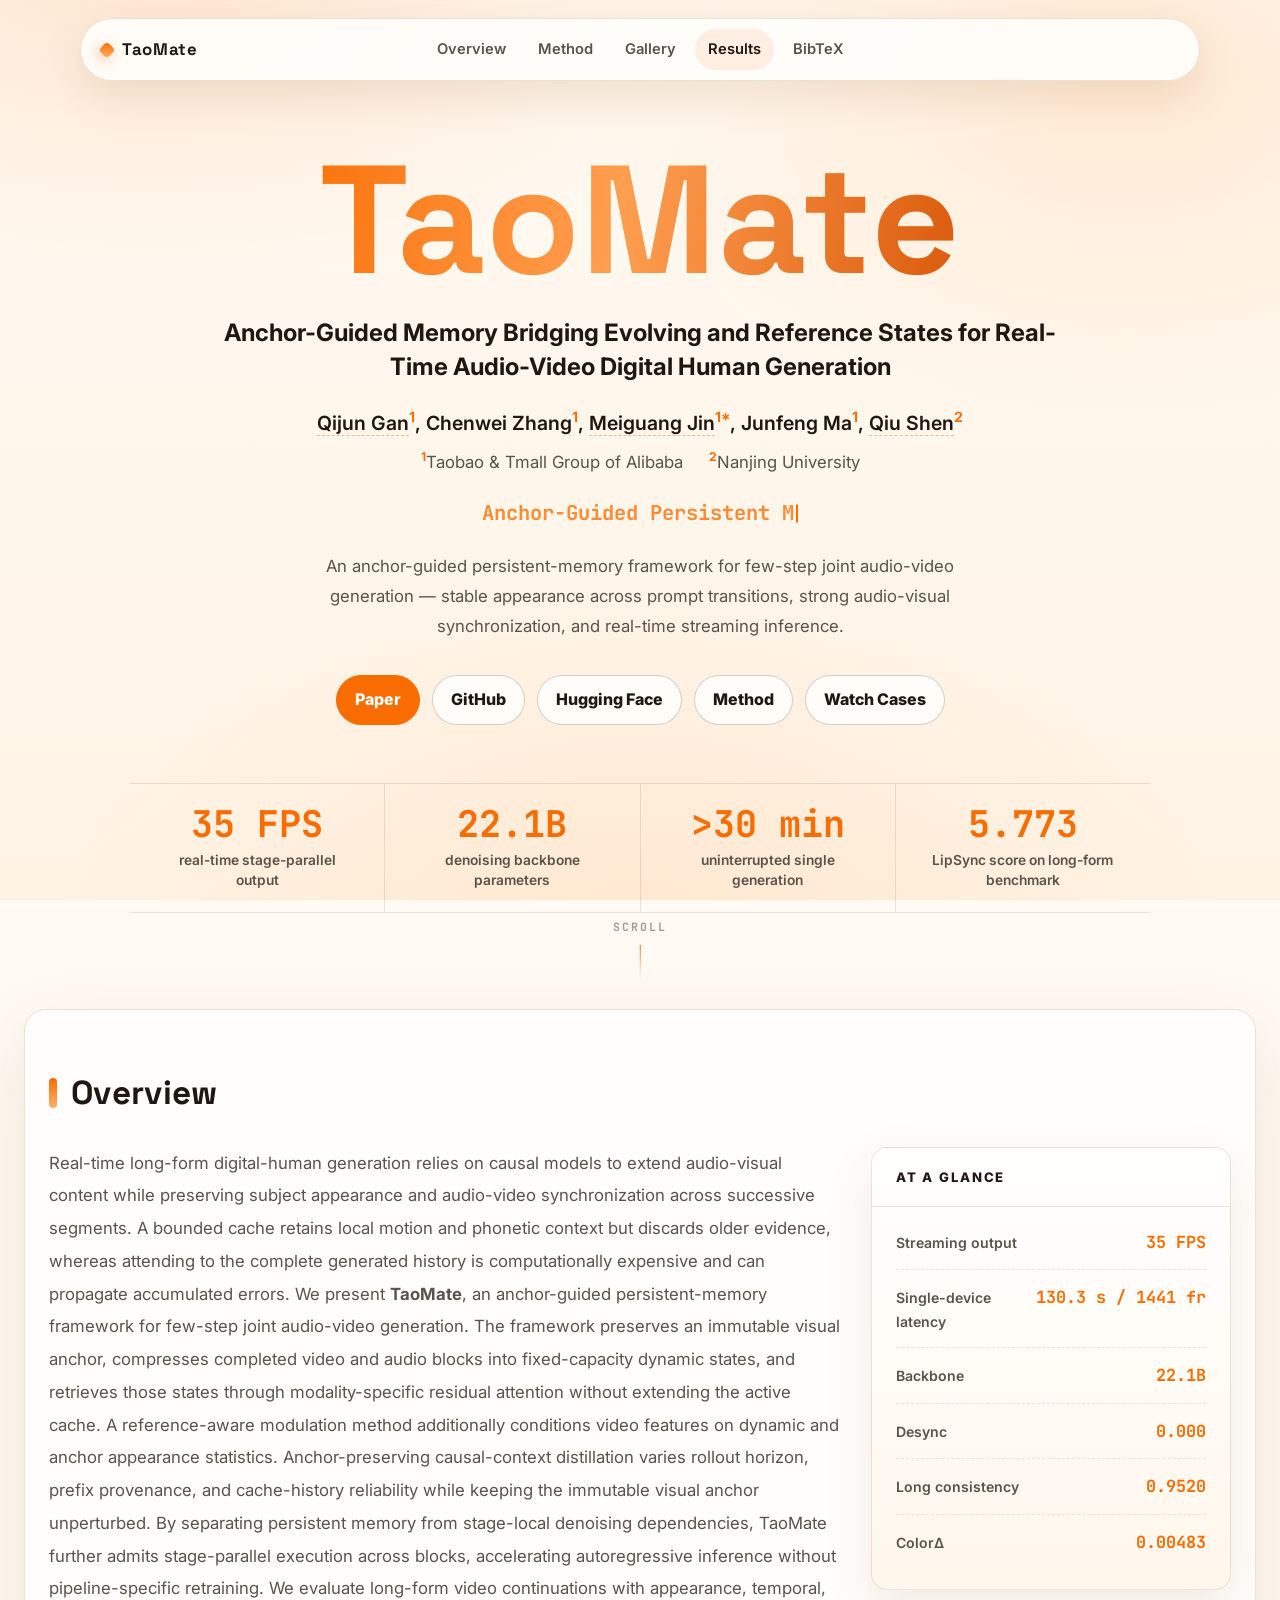
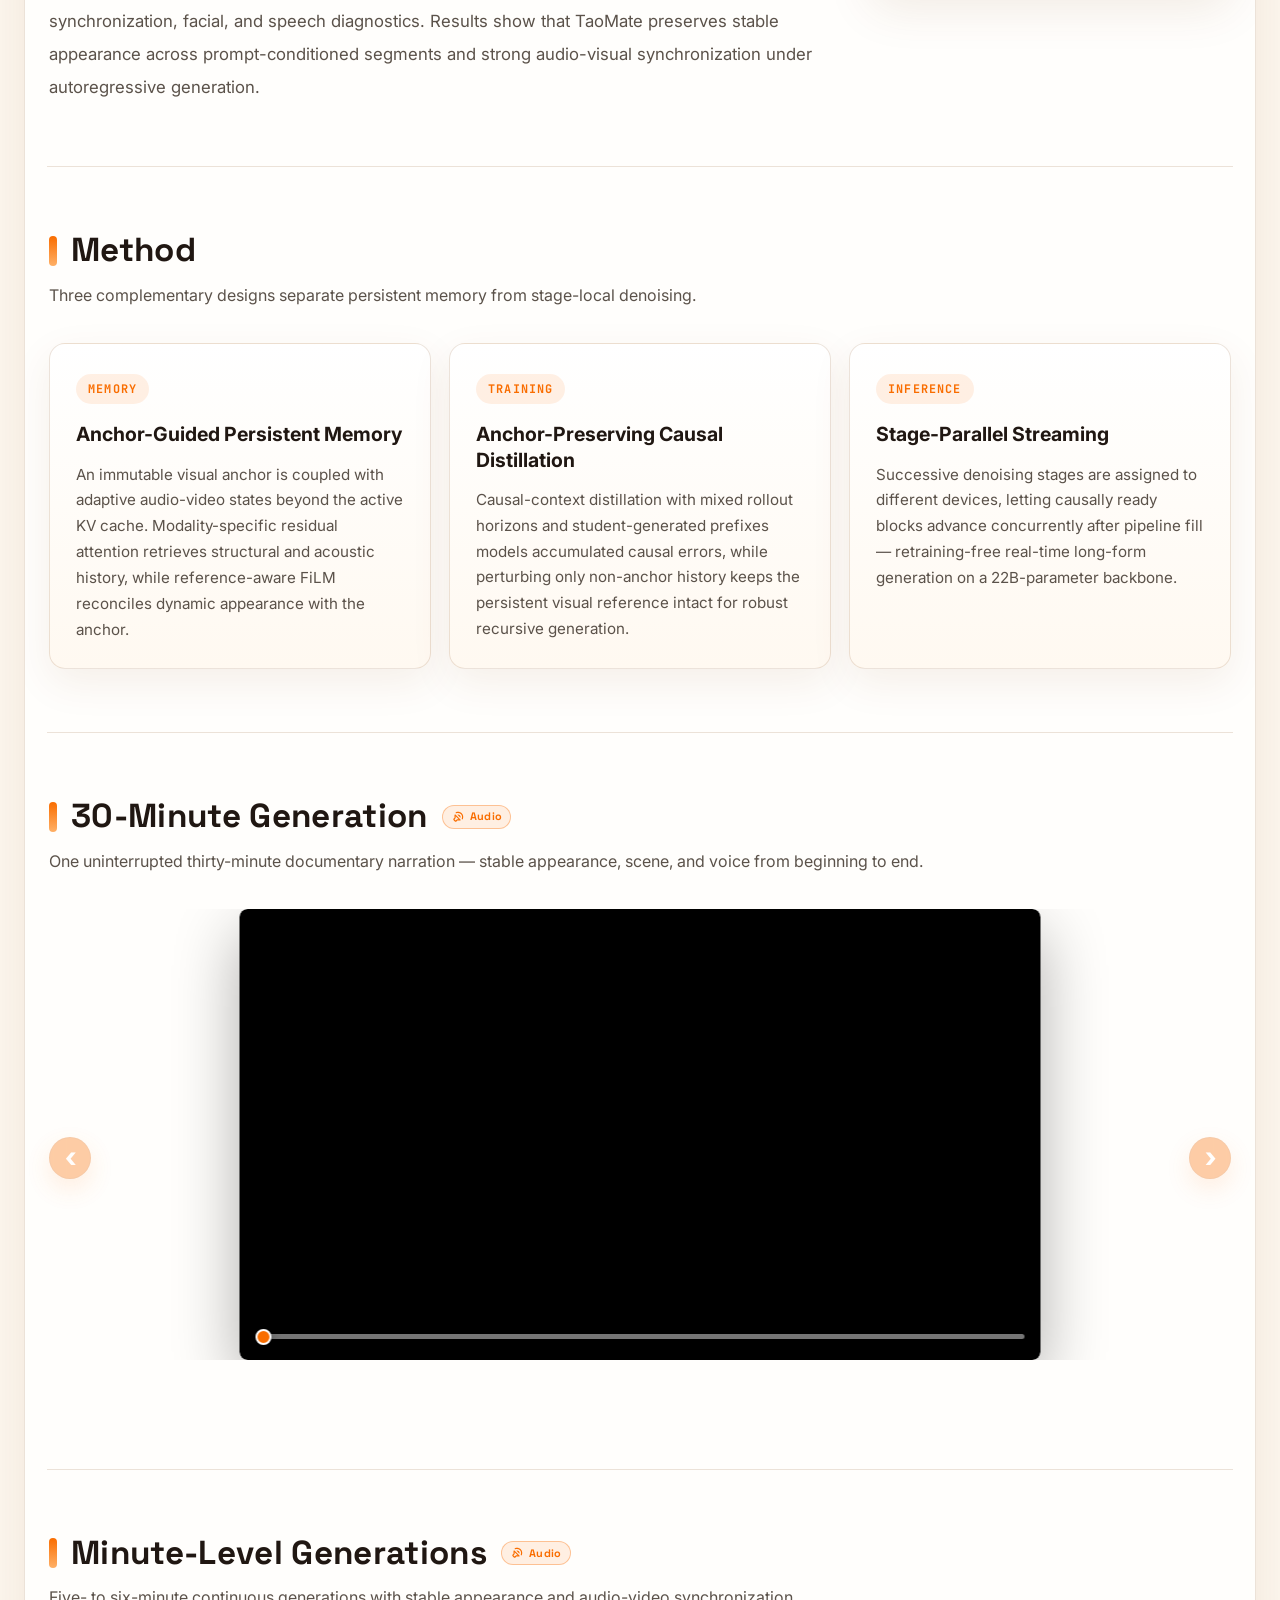
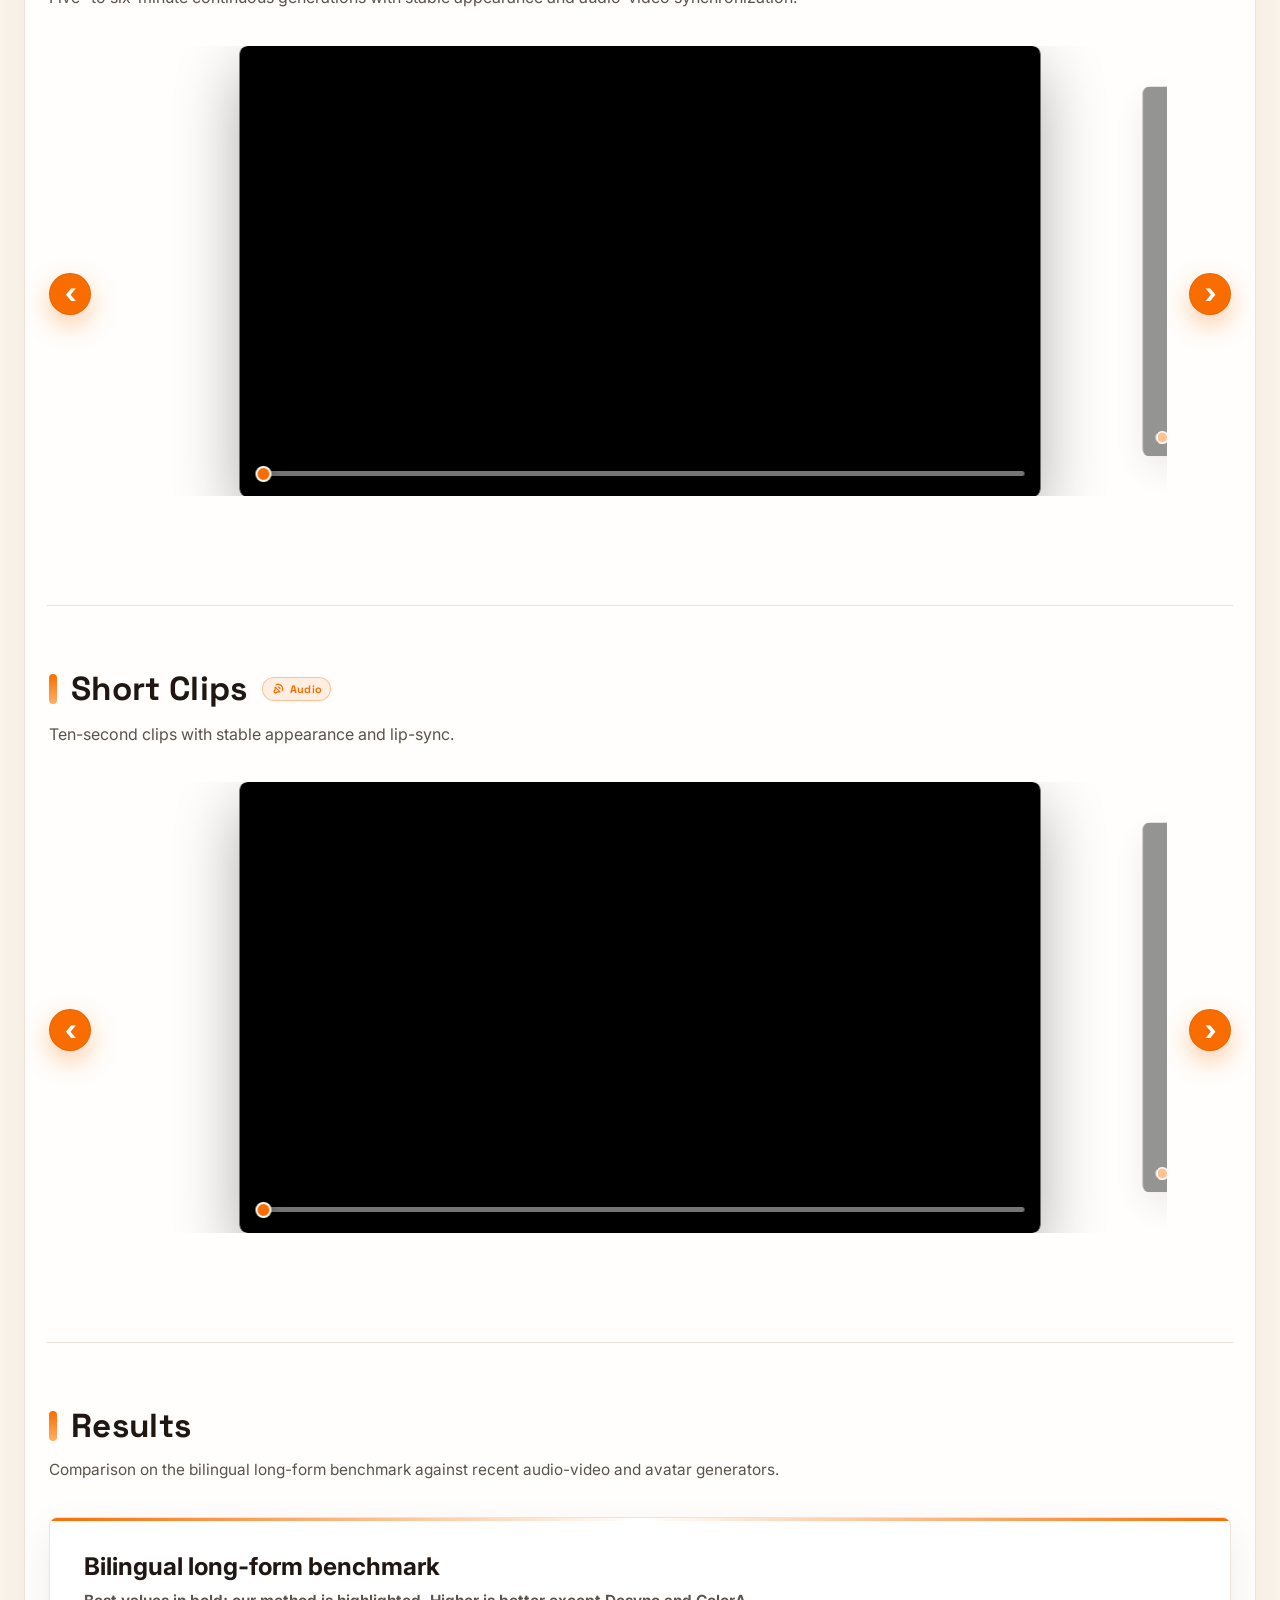
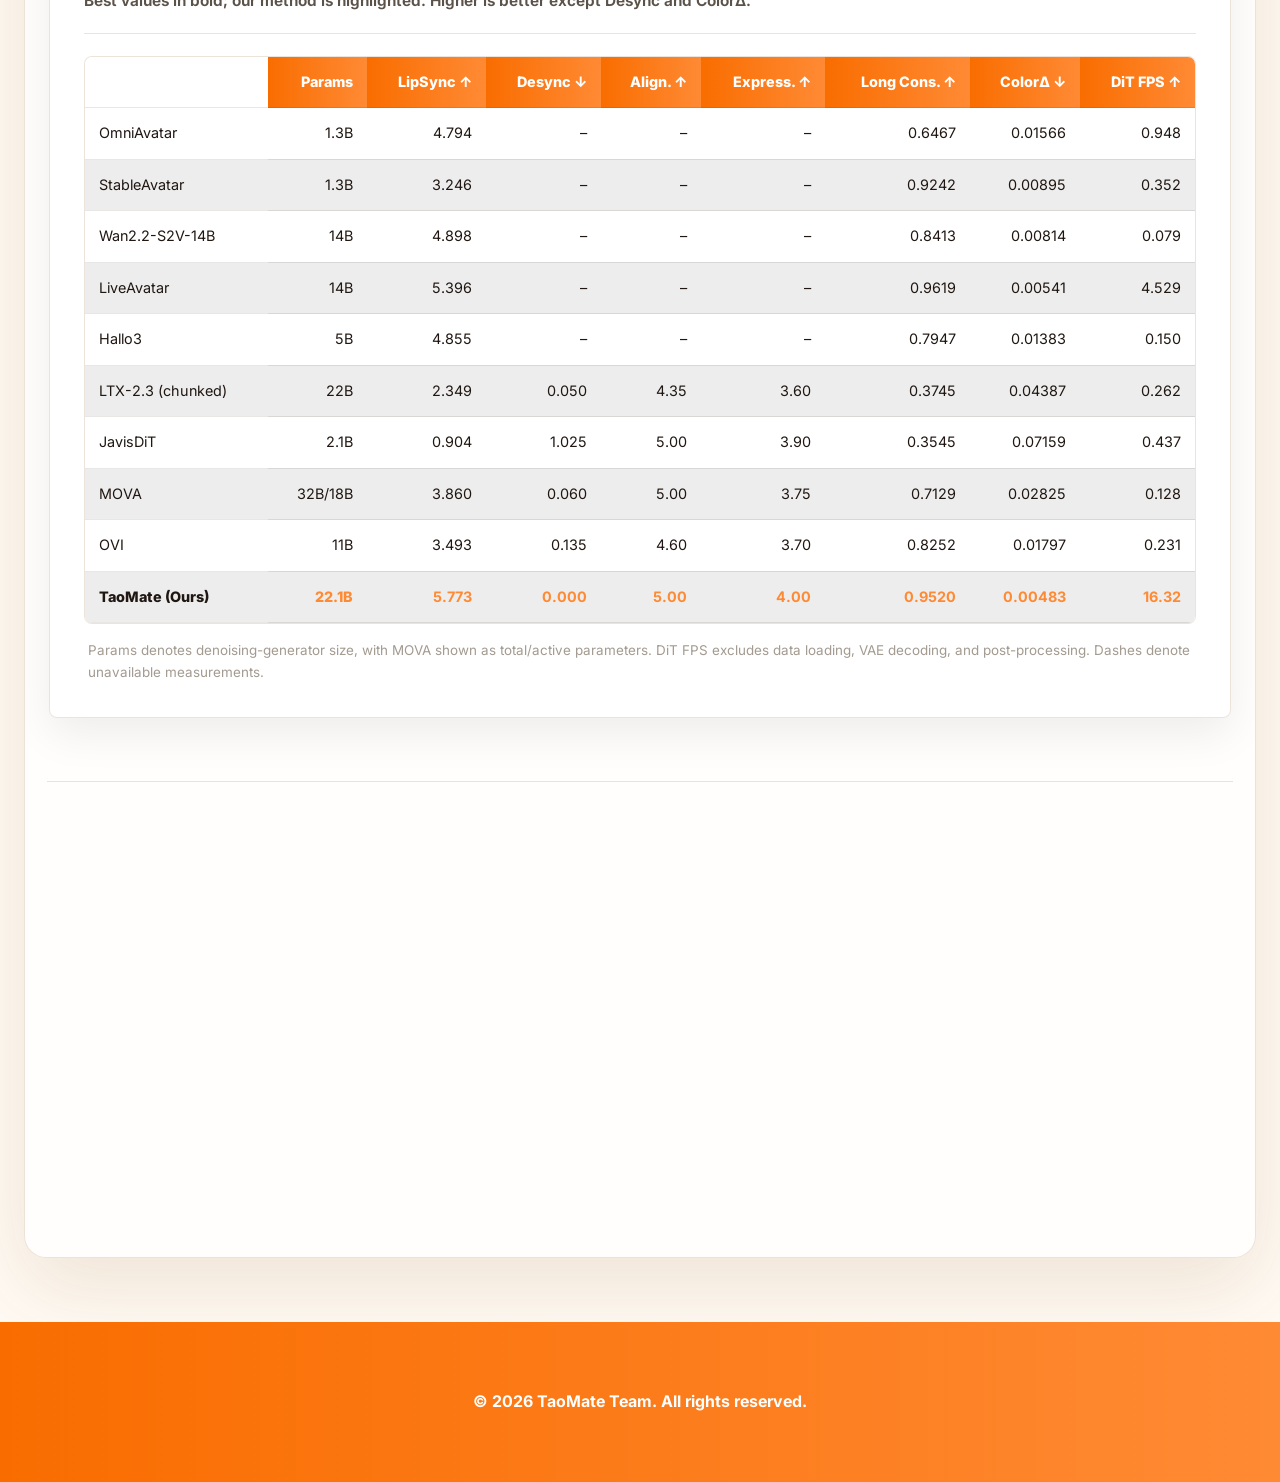
==== commit 428a40ac: "Remove hero badge; move panda and robot cases to front" ====
--- a/index.html
+++ b/index.html
@@ -39,7 +39,6 @@
     <main id="top">
         <section class="hero-centered" aria-label="TaoMate overview">
             <div class="hero-inner">
-                <p class="hero-eyebrow">Technical Report &middot; 2026</p>
                 <h1 class="hero-title">TaoMate</h1>
                 <p class="hero-subtitle">
                     Anchor-Guided Memory Bridging Evolving and Reference States for
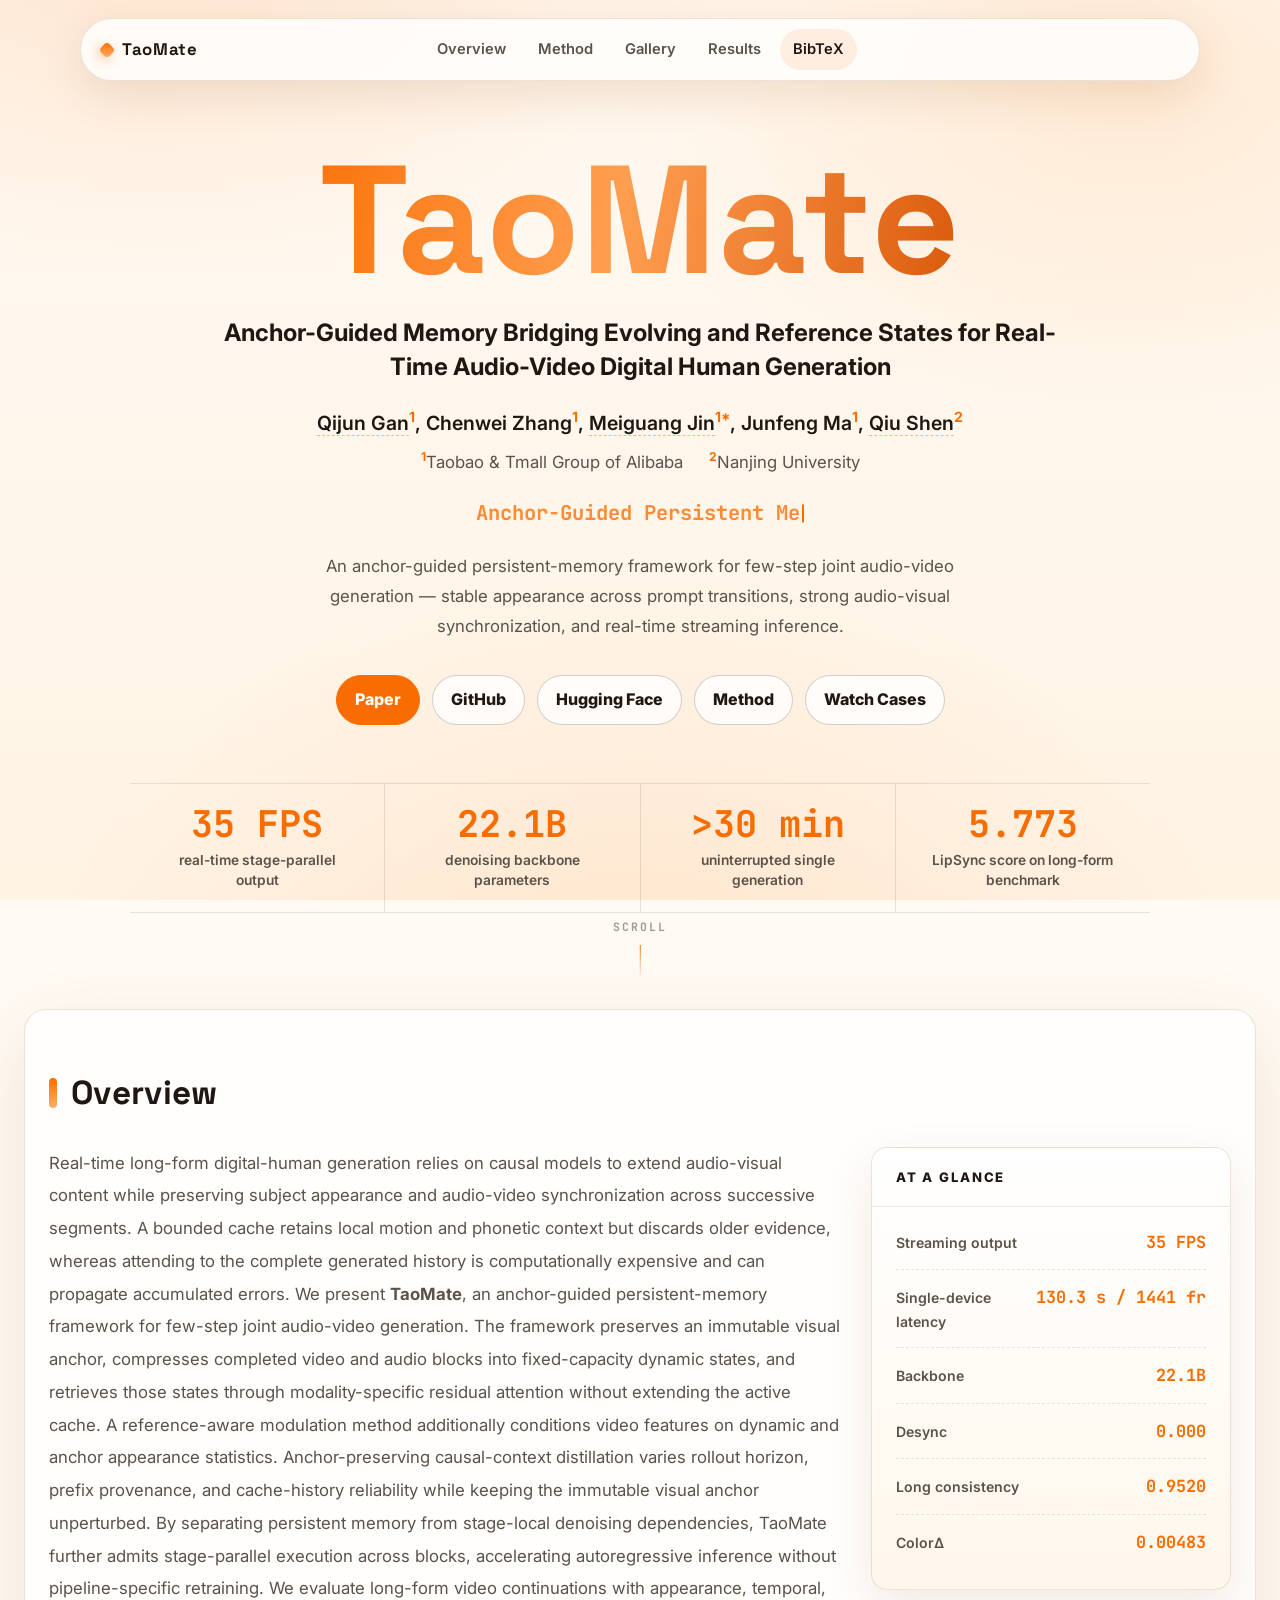
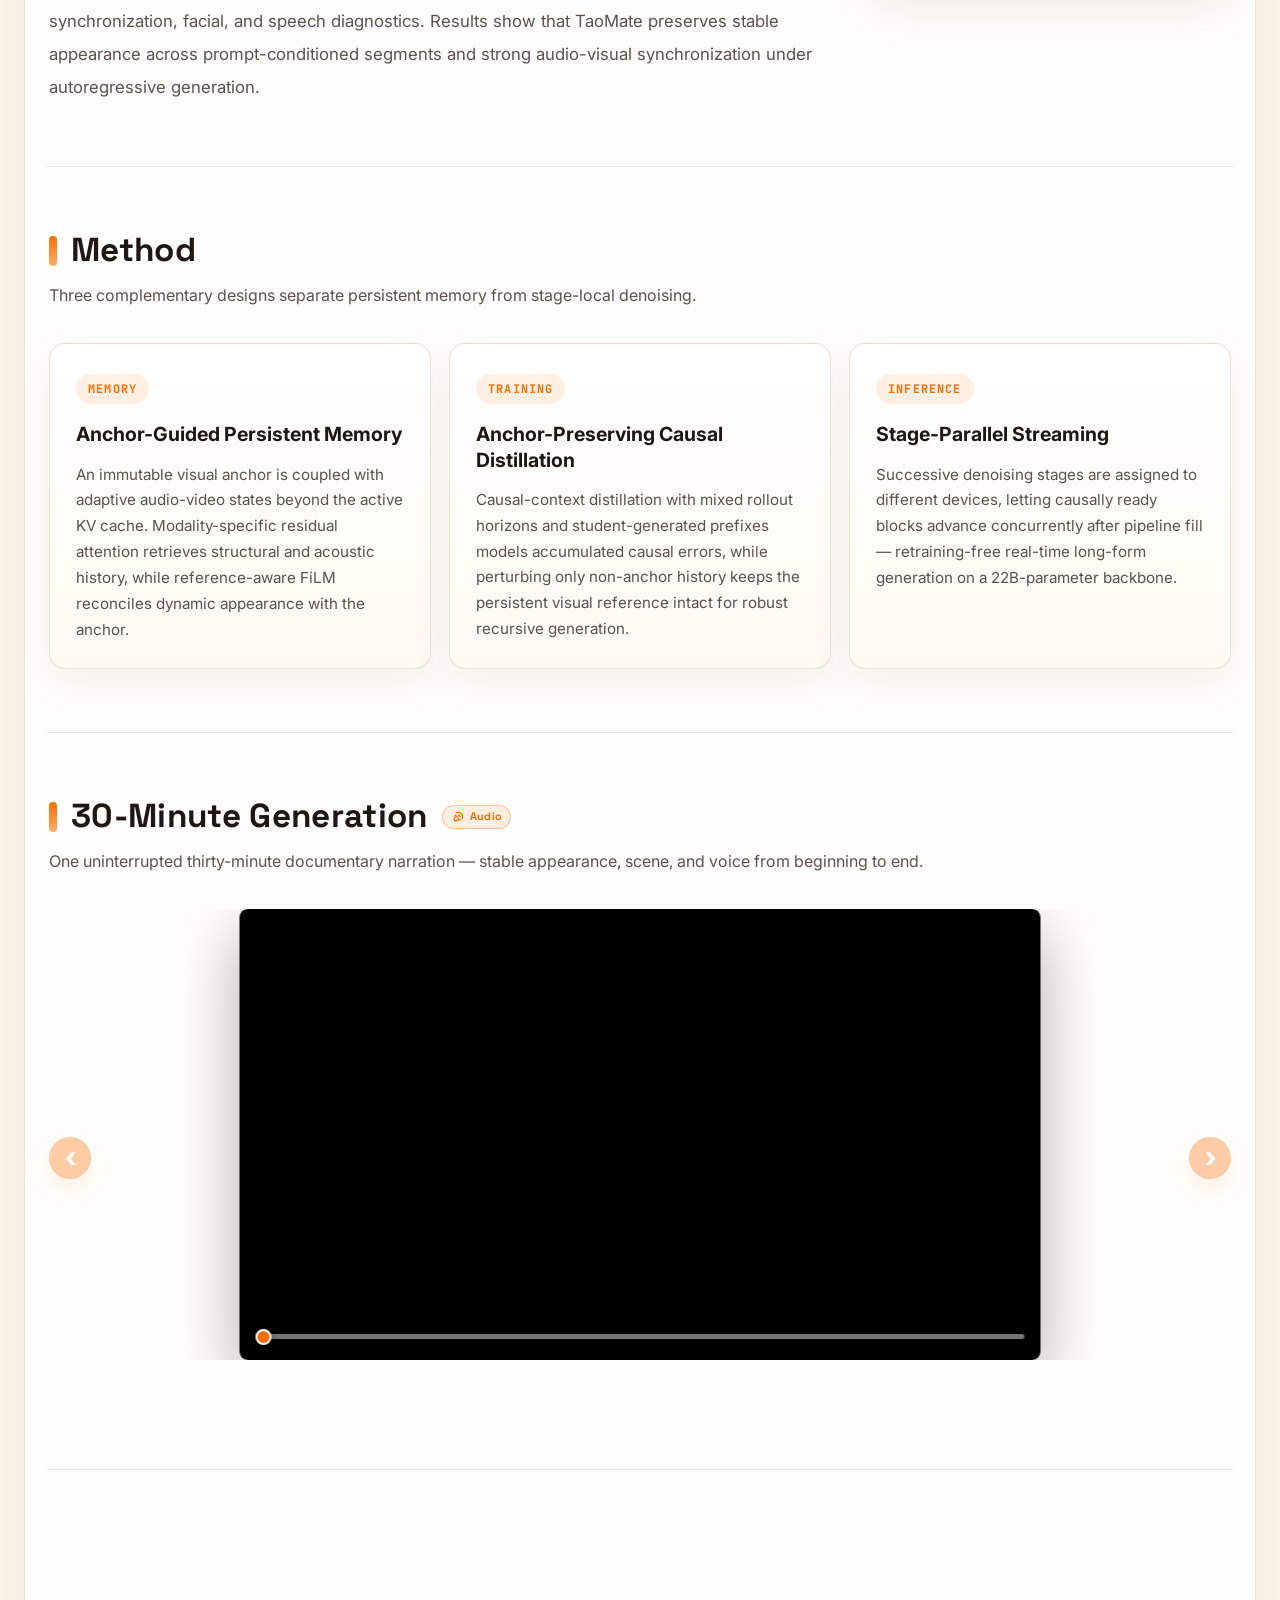
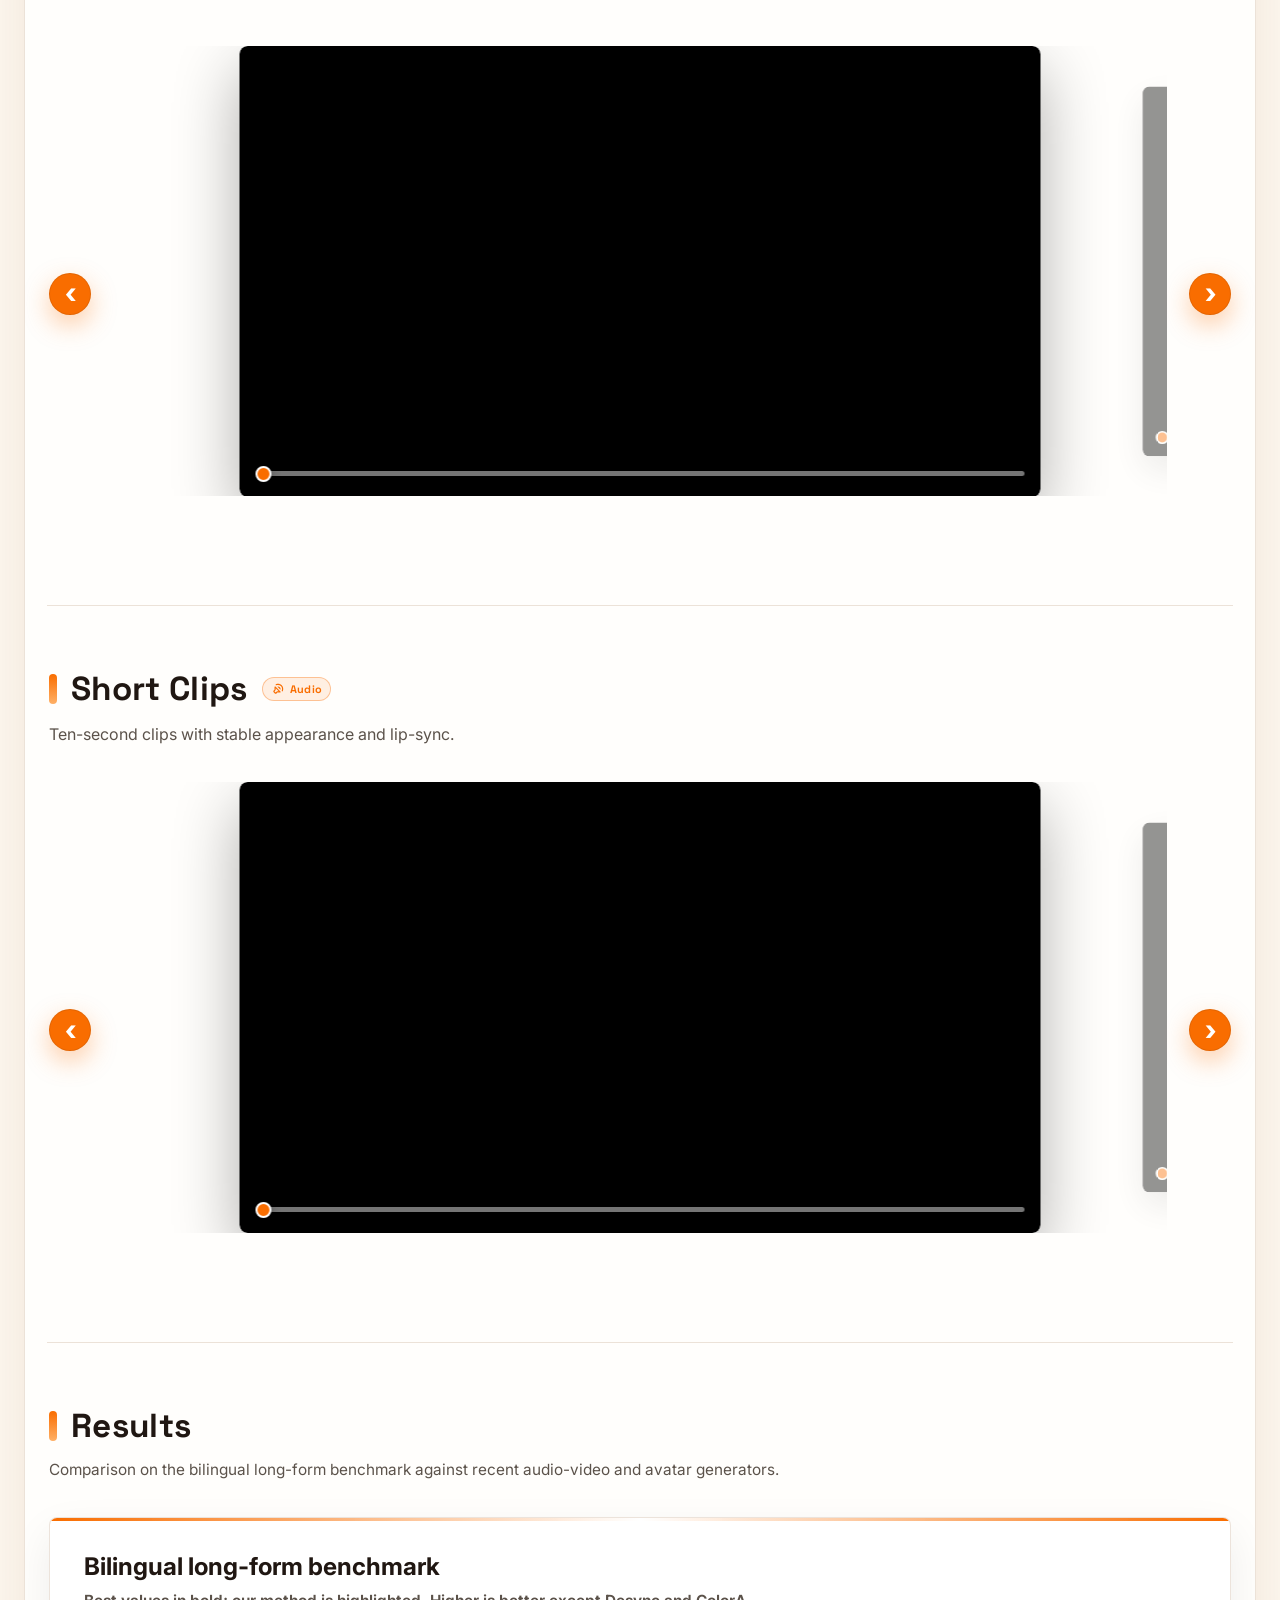
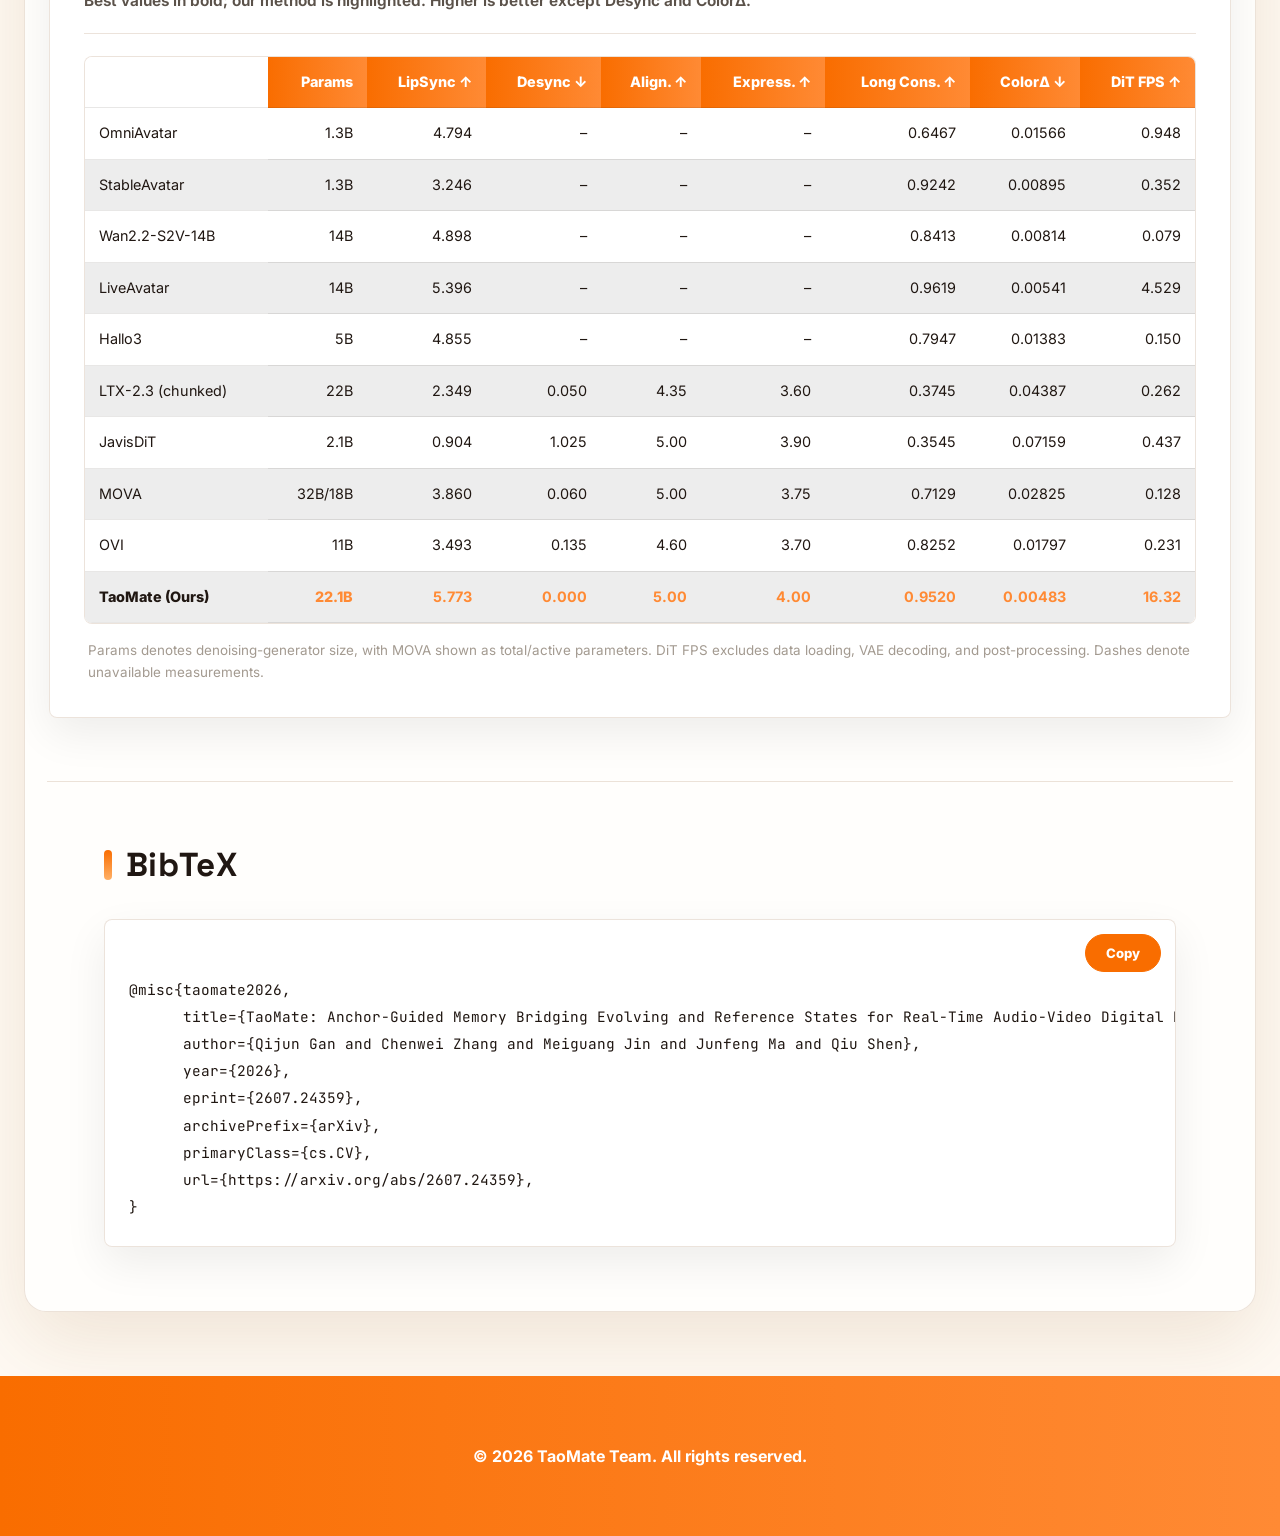
==== commit 07312931: "Update BibTeX with arXiv entry; link Paper button to arXiv" ====
--- a/index.html
+++ b/index.html
@@ -67,7 +67,7 @@
                     synchronization, and real-time streaming inference.
                 </p>
                 <div class="hero-actions">
-                    <a class="btn btn-primary" href="#bibtex">Paper</a>
+                    <a class="btn btn-primary" href="https://arxiv.org/abs/2607.24359" target="_blank" rel="noopener">Paper</a>
                     <a class="btn btn-secondary" href="https://github.com/TaoLiveAIGC/TaoMate" target="_blank" rel="noopener">GitHub</a>
                     <a class="btn btn-secondary" href="https://huggingface.co/TaoLiveAIGC/TaoMate" target="_blank" rel="noopener">Hugging Face</a>
                     <a class="btn btn-secondary" href="#method">Method</a>
@@ -438,12 +438,14 @@
                     </div>
                     <div class="bibtex-card fade-in-up">
                         <button class="bibtex-copy" type="button" data-copy-bibtex>Copy</button>
-                        <pre><code>@misc{taomate2026streaming,
-  title  = {TaoMate: Anchor-Guided Memory Bridging Evolving and Reference
-            States for Real-Time Audio-Video Digital Human Generation},
-  author = {Gan, Qijun and Zhang, Chenwei and Jin, Meiguang and Ma, Junfeng
-            and Shen, Qiu},
-  year   = {2026}
+                        <pre><code>@misc{taomate2026,
+      title={TaoMate: Anchor-Guided Memory Bridging Evolving and Reference States for Real-Time Audio-Video Digital Human Generation},
+      author={Qijun Gan and Chenwei Zhang and Meiguang Jin and Junfeng Ma and Qiu Shen},
+      year={2026},
+      eprint={2607.24359},
+      archivePrefix={arXiv},
+      primaryClass={cs.CV},
+      url={https://arxiv.org/abs/2607.24359},
 }</code></pre>
                     </div>
                 </div>
